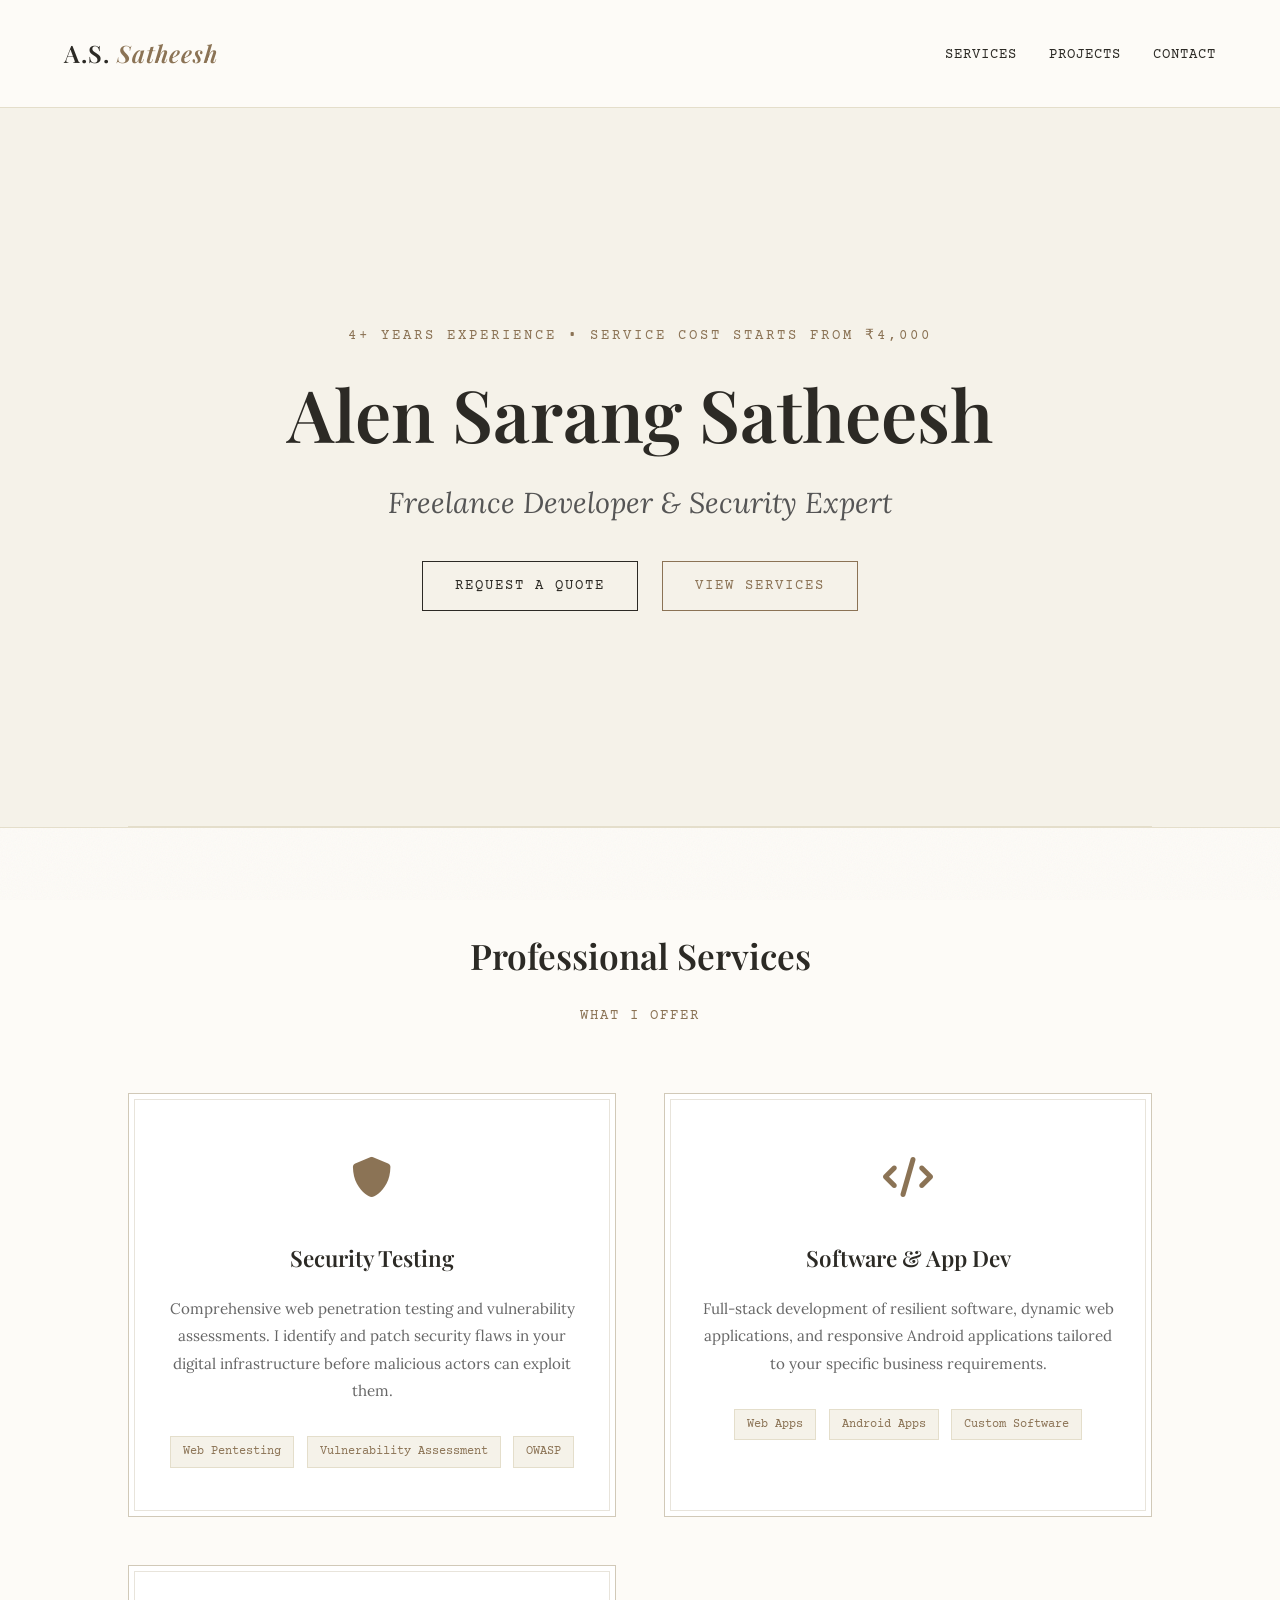
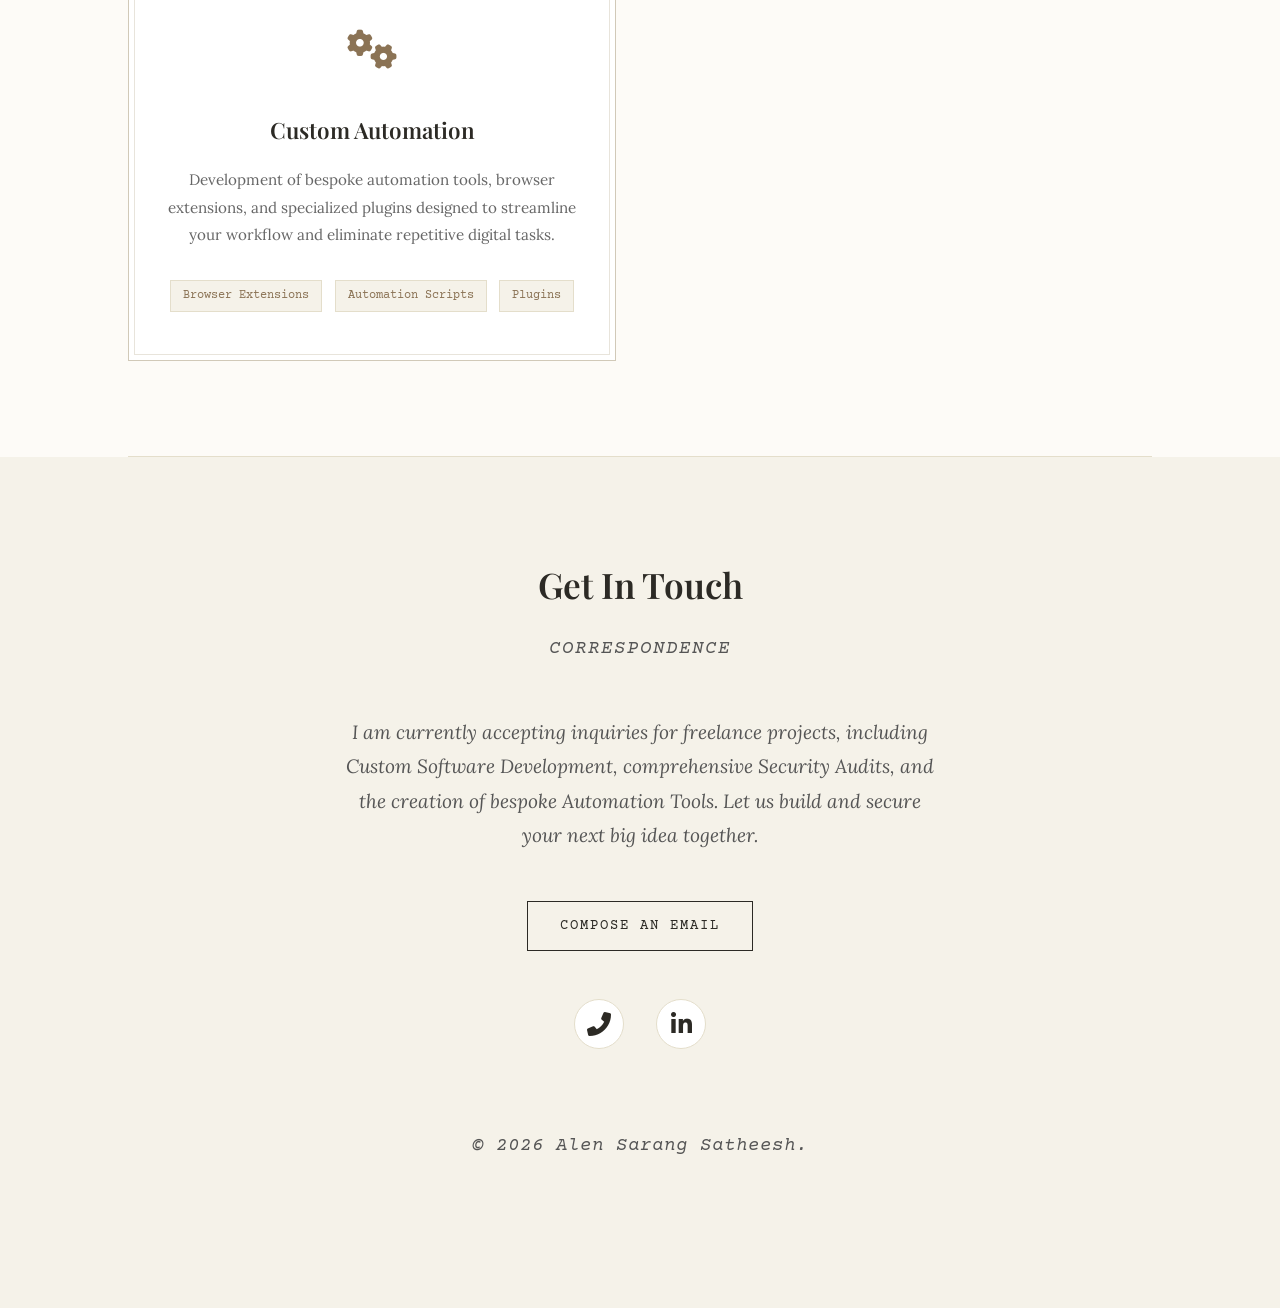
==== index.html @ 9ebe01ef "feat: replace github link with phone number" ====
<!DOCTYPE html>
<html lang="en">

<head>
    <meta charset="UTF-8">
    <meta name="viewport" content="width=device-width, initial-scale=1.0">
    <title>Alen Sarang Satheesh | Freelance Developer & Security Expert</title>
    <meta name="description"
        content="Freelance Developer & Security Researcher specializing in software development, vulnerability assessment, and custom automation tools.">
    <link rel="stylesheet" href="https://cdnjs.cloudflare.com/ajax/libs/font-awesome/6.0.0/css/all.min.css">
    <link rel="preconnect" href="https://fonts.googleapis.com">
    <link rel="preconnect" href="https://fonts.gstatic.com" crossorigin>
    <link
        href="https://fonts.googleapis.com/css2?family=Courier+Prime&family=Lora:ital,wght@0,400;0,500;0,600;1,400;1,500&family=Playfair+Display:ital,wght@0,400;0,600;0,700;1,400;1,600&display=swap"
        rel="stylesheet">

    <style>
        :root {
            --bg-color: #fdfbf7;
            --text-color: #2c2a25;
            --accent-color: #8b7355;
            /* Muted vintage brown/gold */
            --accent-hover: #614f38;
            --card-bg: #ffffff;
            --card-bg-alt: #f5f2e9;
            --border-color: #d1c9b8;
            --divider: #e4decb;
        }

        * {
            margin: 0;
            padding: 0;
            box-sizing: border-box;
        }

        html {
            scroll-behavior: smooth;
        }

        body {
            font-family: 'Lora', serif;
            background-color: var(--bg-color);
            color: var(--text-color);
            line-height: 1.8;
            background-image: url("data:image/svg+xml,%3Csvg width='100' height='100' viewBox='0 0 100 100' xmlns='http://www.w3.org/2000/svg'%3E%3Cfilter id='noise'%3E%3CfeTurbulence type='fractalNoise' baseFrequency='0.8' numOctaves='4' stitchTiles='stitch'/%3E%3C/filter%3E%3Crect width='100' height='100' filter='url(%23noise)' opacity='0.05'/%3E%3C/svg%3E");
            background-attachment: fixed;
        }

        h1,
        h2,
        h3,
        h4,
        .logo {
            font-family: 'Playfair Display', serif;
            font-weight: 600;
        }

        a {
            text-decoration: none;
            color: var(--accent-color);
            transition: color 0.3s ease;
        }

        a:hover {
            color: var(--accent-hover);
        }

        .btn {
            display: inline-block;
            padding: 12px 32px;
            background-color: transparent;
            color: var(--text-color);
            border: 1px solid var(--text-color);
            font-family: 'Courier Prime', monospace;
            text-transform: uppercase;
            font-size: 0.85rem;
            letter-spacing: 2px;
            cursor: pointer;
            transition: all 0.3s ease;
        }

        .btn:hover {
            background-color: var(--text-color);
            color: var(--bg-color);
        }

        .btn-secondary {
            border-color: var(--accent-color);
            color: var(--accent-color);
        }

        .btn-secondary:hover {
            background-color: var(--accent-color);
            color: #fff;
        }

        header {
            padding: 2rem 5%;
            display: flex;
            justify-content: space-between;
            align-items: center;
            border-bottom: 1px solid var(--divider);
            background-color: rgba(253, 251, 247, 0.95);
            position: sticky;
            top: 0;
            z-index: 1000;
        }

        .logo {
            font-size: 1.5rem;
            letter-spacing: 1px;
            color: var(--text-color);
        }

        .logo span {
            font-style: italic;
            color: var(--accent-color);
        }

        nav ul {
            display: flex;
            list-style: none;
            gap: 2rem;
        }

        nav ul li a {
            font-family: 'Courier Prime', monospace;
            font-size: 0.9rem;
            text-transform: uppercase;
            letter-spacing: 1px;
            color: var(--text-color);
            padding-bottom: 2px;
            border-bottom: 1px solid transparent;
        }

        nav ul li a:hover {
            border-bottom: 1px solid var(--accent-color);
            color: var(--accent-color);
        }

        section {
            padding: 6rem 10%;
            position: relative;
        }

        section:not(:last-of-type)::after {
            content: '';
            position: absolute;
            bottom: 0;
            left: 50%;
            transform: translateX(-50%);
            width: 80%;
            height: 1px;
            background-color: var(--divider);
        }

        .section-title {
            font-size: 2.2rem;
            text-align: center;
            margin-bottom: 1rem;
            color: var(--text-color);
        }

        .section-subtitle {
            text-align: center;
            font-family: 'Courier Prime', monospace;
            color: var(--accent-color);
            margin-bottom: 4rem;
            font-size: 0.9rem;
            letter-spacing: 2px;
            text-transform: uppercase;
        }

        /* Hero Section */
        .hero {
            min-height: 80vh;
            display: flex;
            flex-direction: column;
            justify-content: center;
            align-items: center;
            text-align: center;
            background-color: var(--card-bg-alt);
            border-bottom: 1px solid var(--divider);
        }

        .hero-tagline {
            font-family: 'Courier Prime', monospace;
            color: var(--accent-color);
            margin-bottom: 1.5rem;
            letter-spacing: 3px;
            text-transform: uppercase;
            font-size: 0.9rem;
        }

        .hero h1 {
            font-size: 4.5rem;
            margin-bottom: 1.5rem;
            line-height: 1.1;
        }

        .hero h2 {
            font-family: 'Lora', serif;
            font-style: italic;
            font-size: 1.8rem;
            font-weight: 400;
            color: #555;
            margin-bottom: 2rem;
            max-width: 800px;
        }

        .hero-description {
            max-width: 700px;
            font-size: 1.1rem;
            color: #555;
            margin-bottom: 3rem;
        }

        .hero-buttons {
            display: flex;
            gap: 1.5rem;
            justify-content: center;
        }

        /* Grid Layouts */
        .grid-container {
            display: grid;
            grid-template-columns: repeat(auto-fit, minmax(320px, 1fr));
            gap: 3rem;
        }

        /* Cards */
        .card {
            background-color: var(--card-bg);
            border: 1px solid var(--border-color);
            padding: 3rem 2rem;
            text-align: center;
            transition: transform 0.3s ease, box-shadow 0.3s ease;
            position: relative;
        }

        .card::before {
            content: '';
            position: absolute;
            top: 5px;
            left: 5px;
            right: 5px;
            bottom: 5px;
            border: 1px solid var(--border-color);
            pointer-events: none;
            opacity: 0.5;
        }

        .card:hover {
            transform: translateY(-5px);
            box-shadow: 0 10px 30px rgba(0, 0, 0, 0.05);
            border-color: var(--accent-color);
        }

        .card-icon {
            font-size: 2.5rem;
            color: var(--accent-color);
            margin-bottom: 1.5rem;
        }

        .card h3 {
            font-size: 1.4rem;
            margin-bottom: 1rem;
        }

        .card p {
            color: #666;
            font-size: 0.95rem;
            margin-bottom: 2rem;
        }

        .tags {
            display: flex;
            flex-wrap: wrap;
            gap: 0.8rem;
            justify-content: center;
        }

        .tags span {
            font-family: 'Courier Prime', monospace;
            font-size: 0.75rem;
            color: var(--accent-color);
            background-color: var(--card-bg-alt);
            padding: 4px 12px;
            border: 1px solid var(--divider);
        }

        .card-links {
            margin-top: 1.5rem;
            font-family: 'Courier Prime', monospace;
            font-size: 0.85rem;
        }

        .card-links a {
            border-bottom: 1px dashed var(--accent-color);
        }

        /* About Section */
        .about-content {
            display: flex;
            flex-wrap: wrap;
            gap: 4rem;
            align-items: flex-start;
        }

        .about-text {
            flex: 1;
            min-width: 300px;
        }

        .about-text p {
            margin-bottom: 1.5rem;
            font-size: 1.1rem;
            color: #444;
        }

        .about-text p:first-of-type::first-letter {
            font-size: 3.5rem;
            float: left;
            margin-right: 10px;
            line-height: 1;
            font-family: 'Playfair Display', serif;
            color: var(--accent-color);
        }

        .about-skills {
            flex: 1;
            min-width: 300px;
            background-color: var(--card-bg-alt);
            padding: 3rem;
            border: 1px solid var(--border-color);
        }

        .about-skills h3 {
            font-family: 'Courier Prime', monospace;
            font-size: 1rem;
            text-transform: uppercase;
            letter-spacing: 2px;
            margin-bottom: 1.5rem;
            color: var(--accent-color);
            text-align: center;
            border-bottom: 1px solid var(--border-color);
            padding-bottom: 1rem;
        }

        .skills-list {
            display: flex;
            flex-wrap: wrap;
            gap: 1rem;
            justify-content: center;
        }

        .skills-list span {
            font-size: 0.9rem;
            color: #555;
            padding: 6px 15px;
            border: 1px solid var(--border-color);
            background-color: var(--card-bg);
            transition: all 0.3s ease;
        }

        .skills-list span:hover {
            border-color: var(--accent-color);
            color: var(--accent-color);
        }

        /* Contact */
        .contact {
            text-align: center;
            background-color: var(--card-bg-alt);
        }

        .contact-content {
            max-width: 600px;
            margin: 0 auto;
        }

        .contact-content p {
            font-size: 1.2rem;
            color: #555;
            margin-bottom: 3rem;
            font-style: italic;
        }

        .social-links {
            margin-top: 3rem;
            display: flex;
            justify-content: center;
            gap: 2rem;
        }

        .social-links a {
            font-size: 1.5rem;
            color: var(--text-color);
            width: 50px;
            height: 50px;
            display: flex;
            align-items: center;
            justify-content: center;
            border: 1px solid var(--divider);
            border-radius: 50%;
            transition: all 0.3s ease;
            background-color: var(--card-bg);
        }

        .social-links a:hover {
            color: var(--bg-color);
            background-color: var(--accent-color);
            border-color: var(--accent-color);
        }

        footer {
            margin-top: 5rem;
            font-family: 'Courier Prime', monospace;
            font-size: 0.8rem;
            color: #888;
            letter-spacing: 1px;
        }

        @media (max-width: 768px) {
            .hero h1 {
                font-size: 3rem;
            }

            .hero h2 {
                font-size: 1.4rem;
            }

            nav ul {
                display: none;
            }

            .hero-buttons {
                flex-direction: column;
            }
        }
    </style>
</head>

<body>

    <header>
        <div class="logo">A.S. <span>Satheesh</span></div>
        <nav>
            <ul>
                <li><a href="#services">Services</a></li>
                <li><a href="projects.html">Projects</a></li>

                <li><a href="#contact">Contact</a></li>
            </ul>
        </nav>
    </header>

    <section class="hero">
        <p class="hero-tagline">4+ Years Experience &bull; Service Cost Starts From ₹4,000</p>
        <h1>Alen Sarang Satheesh</h1>
        <h2>Freelance Developer & Security Expert</h2>

        <div class="hero-buttons">
            <a href="#contact" class="btn">Request a Quote</a>
            <a href="#services" class="btn btn-secondary">View Services</a>
        </div>
    </section>

    <section id="services">
        <h2 class="section-title">Professional Services</h2>
        <p class="section-subtitle">What I Offer</p>

        <div class="grid-container">
            <div class="card">
                <div class="card-icon"><i class="fas fa-shield-alt"></i></div>
                <h3>Security Testing</h3>
                <p>
                    Comprehensive web penetration testing and vulnerability assessments.
                    I identify and patch security flaws in your digital infrastructure before malicious actors can
                    exploit them.
                </p>
                <div class="tags">
                    <span>Web Pentesting</span>
                    <span>Vulnerability Assessment</span>
                    <span>OWASP</span>
                </div>
            </div>

            <div class="card">
                <div class="card-icon"><i class="fas fa-code"></i></div>
                <h3>Software & App Dev</h3>
                <p>
                    Full-stack development of resilient software, dynamic web applications, and responsive Android
                    applications tailored to your specific business requirements.
                </p>
                <div class="tags">
                    <span>Web Apps</span>
                    <span>Android Apps</span>
                    <span>Custom Software</span>
                </div>
            </div>

            <div class="card">
                <div class="card-icon"><i class="fas fa-cogs"></i></div>
                <h3>Custom Automation</h3>
                <p>
                    Development of bespoke automation tools, browser extensions, and specialized plugins designed to
                    streamline your workflow and eliminate repetitive digital tasks.
                </p>
                <div class="tags">
                    <span>Browser Extensions</span>
                    <span>Automation Scripts</span>
                    <span>Plugins</span>
                </div>
            </div>
        </div>
    </section>





    <section id="contact" class="contact">
        <div class="contact-content">
            <h2 class="section-title">Get In Touch</h2>
            <p class="section-subtitle">Correspondence</p>

            <p>
                I am currently accepting inquiries for freelance projects, including Custom Software Development,
                comprehensive Security Audits, and the creation of bespoke Automation Tools. Let us build and secure
                your next big idea together.
            </p>

            <a href="mailto:alensarangsatheesh@gmail.com" class="btn">Compose an Email</a>

            <div class="social-links">
                <a href="tel:+918075896213" title="Phone: +91 8075896213"><i
                        class="fas fa-phone-alt"></i></a>
                <a href="https://linkedin.com/in/alen-sarang-satheesh" target="_blank" title="LinkedIn"><i
                        class="fab fa-linkedin-in"></i></a>
            </div>

            <footer>
                <p>&copy; 2026 Alen Sarang Satheesh.</p>
            </footer>
        </div>
    </section>

</body>

</html>
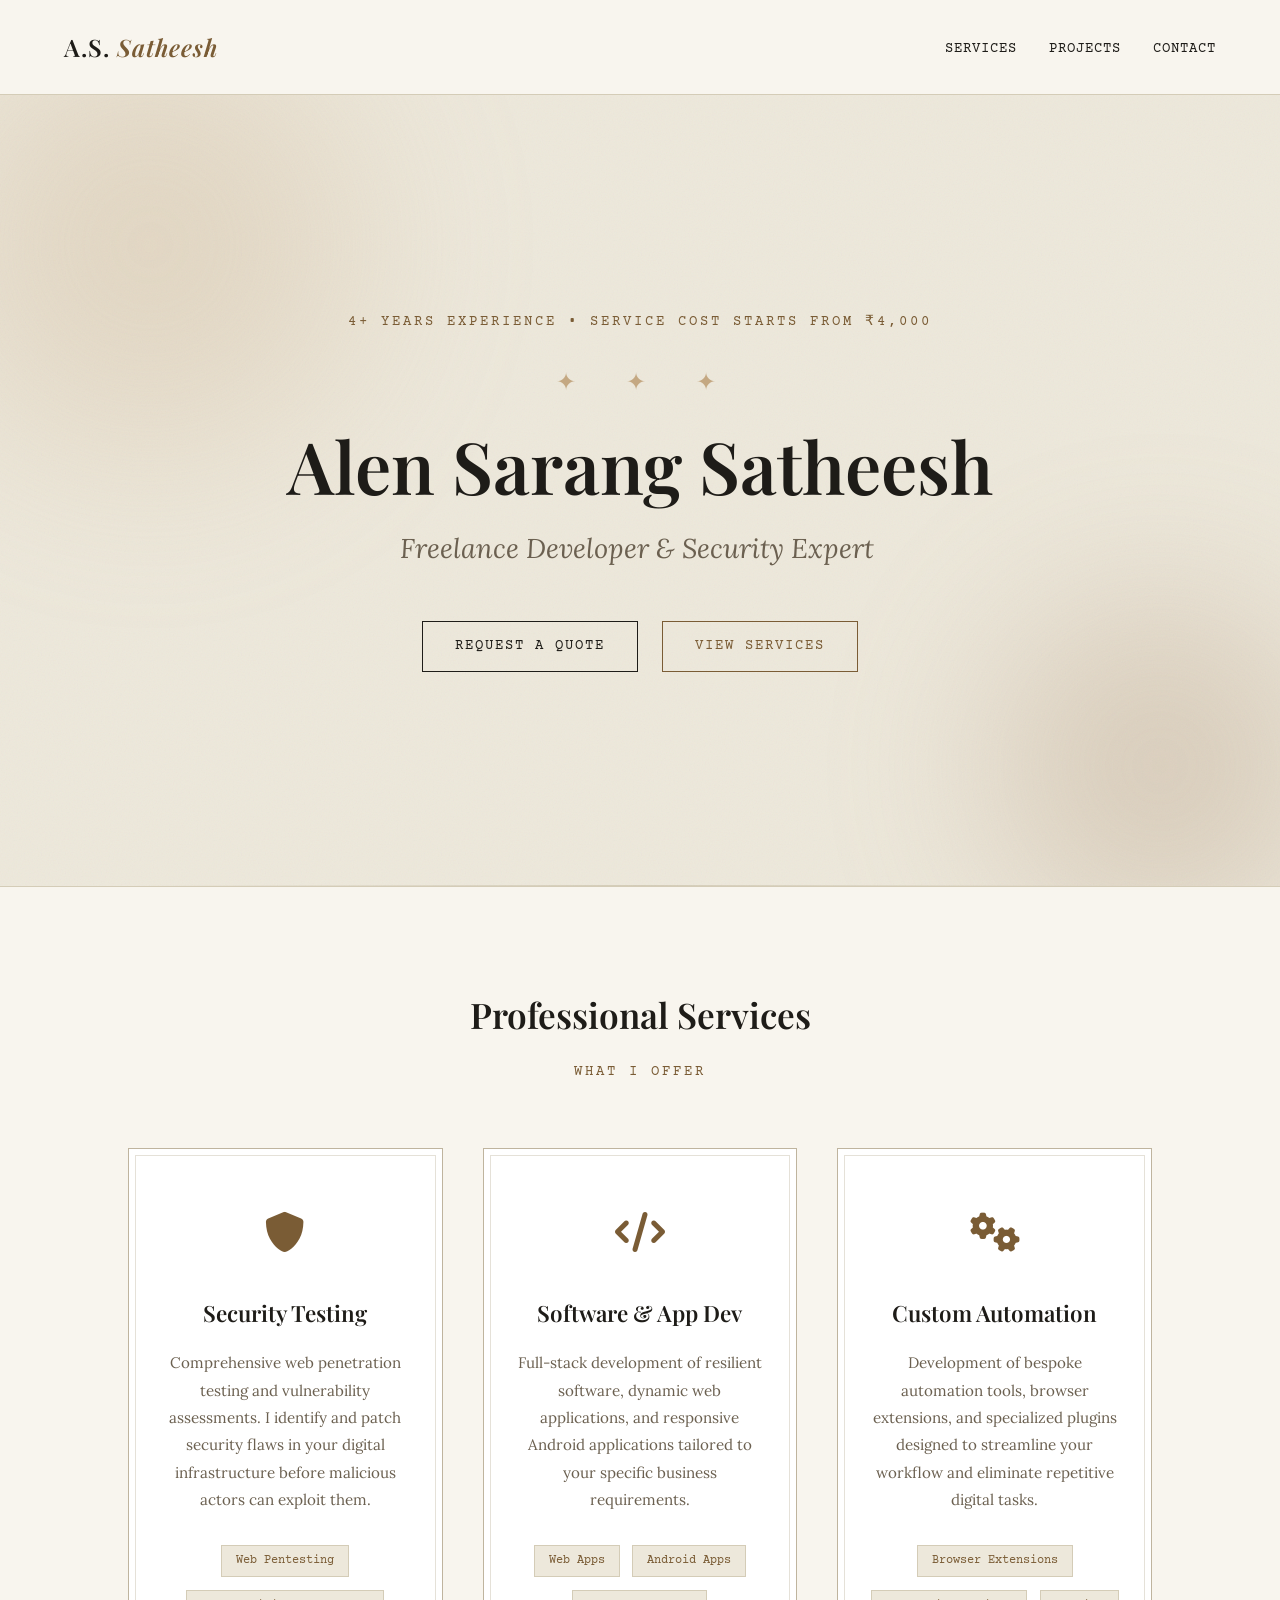
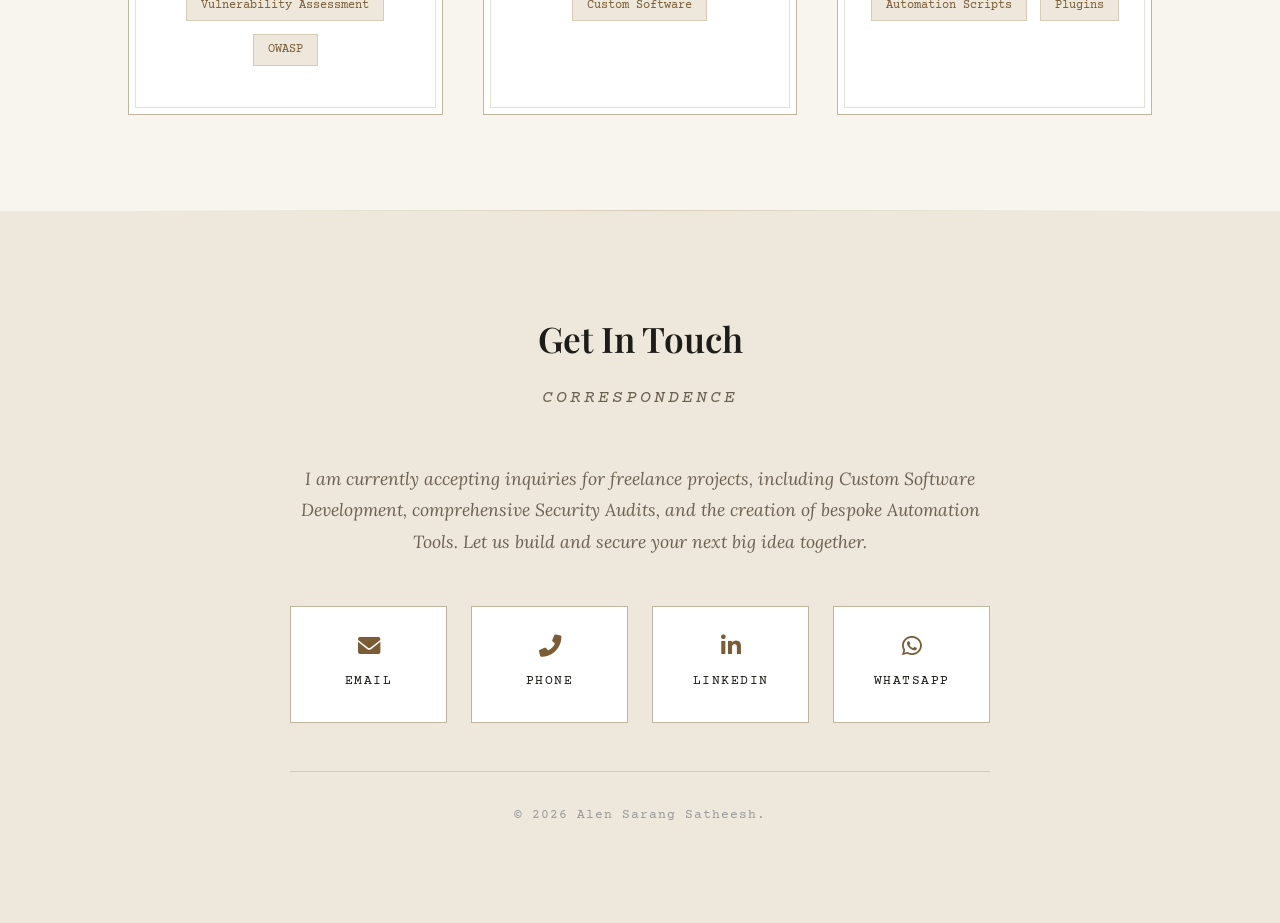
==== commit b7dffe10: "UI polish: scroll animations, mobile drawer nav, animated hero, improved contact grid, deeper contra" ====
--- a/index.html
+++ b/index.html
@@ -4,9 +4,9 @@
 <head>
     <meta charset="UTF-8">
     <meta name="viewport" content="width=device-width, initial-scale=1.0">
-    <title>Alen Sarang Satheesh | Freelance Developer & Security Expert</title>
+    <title>Alen Sarang Satheesh | Freelance Developer &amp; Security Expert</title>
     <meta name="description"
-        content="Freelance Developer & Security Researcher specializing in software development, vulnerability assessment, and custom automation tools.">
+        content="Freelance Developer &amp; Security Researcher specializing in software development, vulnerability assessment, and custom automation tools.">
     <link rel="stylesheet" href="https://cdnjs.cloudflare.com/ajax/libs/font-awesome/6.0.0/css/all.min.css">
     <link rel="preconnect" href="https://fonts.googleapis.com">
     <link rel="preconnect" href="https://fonts.gstatic.com" crossorigin>
@@ -16,15 +16,16 @@
 
     <style>
         :root {
-            --bg-color: #fdfbf7;
-            --text-color: #2c2a25;
-            --accent-color: #8b7355;
-            /* Muted vintage brown/gold */
-            --accent-hover: #614f38;
+            --bg-color: #f8f5ee;
+            --text-color: #1e1c18;
+            --accent-color: #7a5c35;
+            --accent-hover: #4e3620;
+            --accent-light: #c4a882;
             --card-bg: #ffffff;
-            --card-bg-alt: #f5f2e9;
-            --border-color: #d1c9b8;
-            --divider: #e4decb;
+            --card-bg-alt: #ede8db;
+            --border-color: #bfb49e;
+            --divider: #d4ccb7;
+            --shadow: rgba(30, 20, 10, 0.08);
         }
 
         * {
@@ -42,15 +43,10 @@
             background-color: var(--bg-color);
             color: var(--text-color);
             line-height: 1.8;
-            background-image: url("data:image/svg+xml,%3Csvg width='100' height='100' viewBox='0 0 100 100' xmlns='http://www.w3.org/2000/svg'%3E%3Cfilter id='noise'%3E%3CfeTurbulence type='fractalNoise' baseFrequency='0.8' numOctaves='4' stitchTiles='stitch'/%3E%3C/filter%3E%3Crect width='100' height='100' filter='url(%23noise)' opacity='0.05'/%3E%3C/svg%3E");
-            background-attachment: fixed;
-        }
-
-        h1,
-        h2,
-        h3,
-        h4,
-        .logo {
+            overflow-x: hidden;
+        }
+
+        h1, h2, h3, h4, .logo {
             font-family: 'Playfair Display', serif;
             font-weight: 600;
         }
@@ -65,12 +61,13 @@
             color: var(--accent-hover);
         }
 
+        /* ── Buttons ── */
         .btn {
             display: inline-block;
             padding: 12px 32px;
             background-color: transparent;
             color: var(--text-color);
-            border: 1px solid var(--text-color);
+            border: 1.5px solid var(--text-color);
             font-family: 'Courier Prime', monospace;
             text-transform: uppercase;
             font-size: 0.85rem;
@@ -94,16 +91,18 @@
             color: #fff;
         }
 
+        /* ── Header ── */
         header {
-            padding: 2rem 5%;
+            padding: 1.6rem 5%;
             display: flex;
             justify-content: space-between;
             align-items: center;
             border-bottom: 1px solid var(--divider);
-            background-color: rgba(253, 251, 247, 0.95);
+            background-color: rgba(248, 245, 238, 0.97);
             position: sticky;
             top: 0;
             z-index: 1000;
+            backdrop-filter: blur(8px);
         }
 
         .logo {
@@ -130,14 +129,99 @@
             letter-spacing: 1px;
             color: var(--text-color);
             padding-bottom: 2px;
-            border-bottom: 1px solid transparent;
+            border-bottom: 1.5px solid transparent;
+            transition: all 0.3s ease;
         }
 
         nav ul li a:hover {
-            border-bottom: 1px solid var(--accent-color);
-            color: var(--accent-color);
-        }
-
+            border-bottom-color: var(--accent-color);
+            color: var(--accent-color);
+        }
+
+        /* ── Hamburger ── */
+        .hamburger {
+            display: none;
+            flex-direction: column;
+            gap: 5px;
+            cursor: pointer;
+            padding: 4px;
+            z-index: 1100;
+        }
+
+        .hamburger span {
+            display: block;
+            width: 26px;
+            height: 2px;
+            background-color: var(--text-color);
+            transition: all 0.35s ease;
+            transform-origin: center;
+        }
+
+        .hamburger.open span:nth-child(1) {
+            transform: translateY(7px) rotate(45deg);
+        }
+
+        .hamburger.open span:nth-child(2) {
+            opacity: 0;
+            transform: scaleX(0);
+        }
+
+        .hamburger.open span:nth-child(3) {
+            transform: translateY(-7px) rotate(-45deg);
+        }
+
+        /* ── Mobile Drawer ── */
+        .mobile-drawer {
+            position: fixed;
+            top: 0;
+            right: -100%;
+            width: min(320px, 85vw);
+            height: 100vh;
+            background-color: var(--card-bg-alt);
+            border-left: 1px solid var(--border-color);
+            z-index: 1050;
+            transition: right 0.4s cubic-bezier(0.4, 0, 0.2, 1);
+            display: flex;
+            flex-direction: column;
+            padding: 6rem 2.5rem 3rem;
+            gap: 2rem;
+            box-shadow: -8px 0 40px rgba(0,0,0,0.12);
+        }
+
+        .mobile-drawer.open {
+            right: 0;
+        }
+
+        .mobile-drawer a {
+            font-family: 'Playfair Display', serif;
+            font-size: 1.6rem;
+            color: var(--text-color);
+            border-bottom: 1px solid var(--divider);
+            padding-bottom: 1rem;
+            transition: color 0.3s ease, padding-left 0.3s ease;
+        }
+
+        .mobile-drawer a:hover {
+            color: var(--accent-color);
+            padding-left: 0.5rem;
+        }
+
+        .drawer-overlay {
+            position: fixed;
+            inset: 0;
+            background: rgba(30, 20, 10, 0.4);
+            z-index: 1040;
+            opacity: 0;
+            pointer-events: none;
+            transition: opacity 0.4s ease;
+        }
+
+        .drawer-overlay.open {
+            opacity: 1;
+            pointer-events: all;
+        }
+
+        /* ── Sections ── */
         section {
             padding: 6rem 10%;
             position: relative;
@@ -151,13 +235,13 @@
             transform: translateX(-50%);
             width: 80%;
             height: 1px;
-            background-color: var(--divider);
+            background: linear-gradient(to right, transparent, var(--divider), transparent);
         }
 
         .section-title {
             font-size: 2.2rem;
             text-align: center;
-            margin-bottom: 1rem;
+            margin-bottom: 0.8rem;
             color: var(--text-color);
         }
 
@@ -166,21 +250,79 @@
             font-family: 'Courier Prime', monospace;
             color: var(--accent-color);
             margin-bottom: 4rem;
-            font-size: 0.9rem;
-            letter-spacing: 2px;
+            font-size: 0.85rem;
+            letter-spacing: 3px;
             text-transform: uppercase;
         }
 
-        /* Hero Section */
+        /* ── Hero ── */
         .hero {
-            min-height: 80vh;
+            min-height: 88vh;
             display: flex;
             flex-direction: column;
             justify-content: center;
             align-items: center;
             text-align: center;
+            position: relative;
+            overflow: hidden;
+            border-bottom: 1px solid var(--divider);
+        }
+
+        /* Animated gradient orbs */
+        .hero-bg {
+            position: absolute;
+            inset: 0;
             background-color: var(--card-bg-alt);
-            border-bottom: 1px solid var(--divider);
+            z-index: 0;
+        }
+
+        .hero-bg::before,
+        .hero-bg::after {
+            content: '';
+            position: absolute;
+            border-radius: 50%;
+            filter: blur(80px);
+            opacity: 0.35;
+            animation: floatOrb 14s ease-in-out infinite alternate;
+        }
+
+        .hero-bg::before {
+            width: 500px;
+            height: 500px;
+            background: radial-gradient(circle, #c4a882, transparent);
+            top: -100px;
+            left: -100px;
+            animation-duration: 16s;
+        }
+
+        .hero-bg::after {
+            width: 400px;
+            height: 400px;
+            background: radial-gradient(circle, #a08060, transparent);
+            bottom: -80px;
+            right: -80px;
+            animation-duration: 12s;
+            animation-direction: alternate-reverse;
+        }
+
+        @keyframes floatOrb {
+            0%   { transform: translate(0, 0) scale(1); }
+            50%  { transform: translate(40px, 30px) scale(1.08); }
+            100% { transform: translate(-20px, 50px) scale(0.95); }
+        }
+
+        /* Noise grain overlay */
+        .hero-grain {
+            position: absolute;
+            inset: 0;
+            z-index: 1;
+            background-image: url("data:image/svg+xml,%3Csvg width='200' height='200' viewBox='0 0 200 200' xmlns='http://www.w3.org/2000/svg'%3E%3Cfilter id='noise'%3E%3CfeTurbulence type='fractalNoise' baseFrequency='0.75' numOctaves='4' stitchTiles='stitch'/%3E%3C/filter%3E%3Crect width='200' height='200' filter='url(%23noise)' opacity='0.06'/%3E%3C/svg%3E");
+            pointer-events: none;
+        }
+
+        .hero-content {
+            position: relative;
+            z-index: 2;
         }
 
         .hero-tagline {
@@ -189,30 +331,32 @@
             margin-bottom: 1.5rem;
             letter-spacing: 3px;
             text-transform: uppercase;
-            font-size: 0.9rem;
+            font-size: 0.85rem;
         }
 
         .hero h1 {
             font-size: 4.5rem;
-            margin-bottom: 1.5rem;
+            margin-bottom: 1.2rem;
             line-height: 1.1;
+            color: var(--text-color);
         }
 
         .hero h2 {
             font-family: 'Lora', serif;
             font-style: italic;
-            font-size: 1.8rem;
+            font-size: 1.7rem;
             font-weight: 400;
-            color: #555;
-            margin-bottom: 2rem;
-            max-width: 800px;
-        }
-
-        .hero-description {
+            color: #6b6050;
+            margin-bottom: 3rem;
             max-width: 700px;
-            font-size: 1.1rem;
-            color: #555;
-            margin-bottom: 3rem;
+        }
+
+        .hero-ornament {
+            font-family: 'Playfair Display', serif;
+            font-size: 1.5rem;
+            color: var(--accent-light);
+            margin-bottom: 1.5rem;
+            letter-spacing: 8px;
         }
 
         .hero-buttons {
@@ -221,45 +365,56 @@
             justify-content: center;
         }
 
-        /* Grid Layouts */
+        /* ── Grid ── */
         .grid-container {
             display: grid;
-            grid-template-columns: repeat(auto-fit, minmax(320px, 1fr));
-            gap: 3rem;
-        }
-
-        /* Cards */
+            grid-template-columns: repeat(auto-fit, minmax(300px, 1fr));
+            gap: 2.5rem;
+        }
+
+        /* ── Cards ── */
         .card {
             background-color: var(--card-bg);
             border: 1px solid var(--border-color);
             padding: 3rem 2rem;
             text-align: center;
-            transition: transform 0.3s ease, box-shadow 0.3s ease;
+            transition: transform 0.35s ease, box-shadow 0.35s ease, border-color 0.35s ease;
             position: relative;
         }
 
         .card::before {
             content: '';
             position: absolute;
-            top: 5px;
-            left: 5px;
-            right: 5px;
-            bottom: 5px;
+            top: 6px;
+            left: 6px;
+            right: 6px;
+            bottom: 6px;
             border: 1px solid var(--border-color);
             pointer-events: none;
-            opacity: 0.5;
+            opacity: 0.4;
+            transition: opacity 0.35s ease;
         }
 
         .card:hover {
-            transform: translateY(-5px);
-            box-shadow: 0 10px 30px rgba(0, 0, 0, 0.05);
+            transform: translateY(-6px);
+            box-shadow: 0 16px 40px var(--shadow);
             border-color: var(--accent-color);
+        }
+
+        .card:hover::before {
+            opacity: 0.7;
+            border-color: var(--accent-light);
         }
 
         .card-icon {
             font-size: 2.5rem;
             color: var(--accent-color);
             margin-bottom: 1.5rem;
+            transition: transform 0.3s ease;
+        }
+
+        .card:hover .card-icon {
+            transform: scale(1.1);
         }
 
         .card h3 {
@@ -268,7 +423,7 @@
         }
 
         .card p {
-            color: #666;
+            color: #6b6050;
             font-size: 0.95rem;
             margin-bottom: 2rem;
         }
@@ -285,193 +440,179 @@
             font-size: 0.75rem;
             color: var(--accent-color);
             background-color: var(--card-bg-alt);
-            padding: 4px 12px;
+            padding: 4px 14px;
             border: 1px solid var(--divider);
-        }
-
-        .card-links {
-            margin-top: 1.5rem;
-            font-family: 'Courier Prime', monospace;
-            font-size: 0.85rem;
-        }
-
-        .card-links a {
-            border-bottom: 1px dashed var(--accent-color);
-        }
-
-        /* About Section */
-        .about-content {
-            display: flex;
-            flex-wrap: wrap;
-            gap: 4rem;
-            align-items: flex-start;
-        }
-
-        .about-text {
-            flex: 1;
-            min-width: 300px;
-        }
-
-        .about-text p {
-            margin-bottom: 1.5rem;
-            font-size: 1.1rem;
-            color: #444;
-        }
-
-        .about-text p:first-of-type::first-letter {
-            font-size: 3.5rem;
-            float: left;
-            margin-right: 10px;
-            line-height: 1;
-            font-family: 'Playfair Display', serif;
-            color: var(--accent-color);
-        }
-
-        .about-skills {
-            flex: 1;
-            min-width: 300px;
-            background-color: var(--card-bg-alt);
-            padding: 3rem;
-            border: 1px solid var(--border-color);
-        }
-
-        .about-skills h3 {
-            font-family: 'Courier Prime', monospace;
-            font-size: 1rem;
-            text-transform: uppercase;
-            letter-spacing: 2px;
-            margin-bottom: 1.5rem;
-            color: var(--accent-color);
-            text-align: center;
-            border-bottom: 1px solid var(--border-color);
-            padding-bottom: 1rem;
-        }
-
-        .skills-list {
-            display: flex;
-            flex-wrap: wrap;
-            gap: 1rem;
-            justify-content: center;
-        }
-
-        .skills-list span {
-            font-size: 0.9rem;
-            color: #555;
-            padding: 6px 15px;
-            border: 1px solid var(--border-color);
-            background-color: var(--card-bg);
             transition: all 0.3s ease;
         }
 
-        .skills-list span:hover {
+        .tags span:hover {
+            background-color: var(--accent-color);
+            color: #fff;
             border-color: var(--accent-color);
-            color: var(--accent-color);
-        }
-
-        /* Contact */
+        }
+
+        /* ── Contact ── */
         .contact {
             text-align: center;
             background-color: var(--card-bg-alt);
         }
 
         .contact-content {
-            max-width: 600px;
+            max-width: 700px;
             margin: 0 auto;
         }
 
-        .contact-content p {
-            font-size: 1.2rem;
-            color: #555;
+        .contact-content > p {
+            font-size: 1.1rem;
+            color: #6b6050;
             margin-bottom: 3rem;
             font-style: italic;
         }
 
-        .social-links {
-            margin-top: 3rem;
+        .contact-grid {
+            display: grid;
+            grid-template-columns: repeat(auto-fit, minmax(140px, 1fr));
+            gap: 1.5rem;
+            margin-bottom: 3rem;
+        }
+
+        .contact-item {
             display: flex;
-            justify-content: center;
-            gap: 2rem;
-        }
-
-        .social-links a {
-            font-size: 1.5rem;
+            flex-direction: column;
+            align-items: center;
+            gap: 0.75rem;
+            padding: 1.8rem 1rem;
+            background-color: var(--card-bg);
+            border: 1px solid var(--border-color);
             color: var(--text-color);
-            width: 50px;
-            height: 50px;
-            display: flex;
-            align-items: center;
-            justify-content: center;
-            border: 1px solid var(--divider);
-            border-radius: 50%;
-            transition: all 0.3s ease;
-            background-color: var(--card-bg);
-        }
-
-        .social-links a:hover {
-            color: var(--bg-color);
+            transition: all 0.35s ease;
+            position: relative;
+            overflow: hidden;
+        }
+
+        .contact-item::after {
+            content: '';
+            position: absolute;
+            bottom: 0;
+            left: 0;
+            width: 100%;
+            height: 2px;
             background-color: var(--accent-color);
+            transform: scaleX(0);
+            transition: transform 0.35s ease;
+        }
+
+        .contact-item:hover {
+            transform: translateY(-4px);
+            box-shadow: 0 10px 30px var(--shadow);
             border-color: var(--accent-color);
-        }
-
-        footer {
-            margin-top: 5rem;
+            color: var(--accent-color);
+        }
+
+        .contact-item:hover::after {
+            transform: scaleX(1);
+        }
+
+        .contact-item i {
+            font-size: 1.4rem;
+            color: var(--accent-color);
+        }
+
+        .contact-item span {
             font-family: 'Courier Prime', monospace;
             font-size: 0.8rem;
-            color: #888;
+            text-transform: uppercase;
+            letter-spacing: 1.5px;
+        }
+
+        /* ── Footer ── */
+        footer {
+            font-family: 'Courier Prime', monospace;
+            font-size: 0.8rem;
+            color: #999;
             letter-spacing: 1px;
-        }
-
+            padding-top: 2rem;
+            border-top: 1px solid var(--divider);
+        }
+
+        /* ── Scroll Animations ── */
+        .fade-up {
+            opacity: 0;
+            transform: translateY(30px);
+            transition: opacity 0.7s ease, transform 0.7s ease;
+        }
+
+        .fade-up.visible {
+            opacity: 1;
+            transform: translateY(0);
+        }
+
+        .fade-up-delay-1 { transition-delay: 0.1s; }
+        .fade-up-delay-2 { transition-delay: 0.2s; }
+        .fade-up-delay-3 { transition-delay: 0.3s; }
+
+        /* ── Responsive ── */
         @media (max-width: 768px) {
-            .hero h1 {
-                font-size: 3rem;
-            }
-
-            .hero h2 {
-                font-size: 1.4rem;
-            }
-
-            nav ul {
-                display: none;
-            }
-
-            .hero-buttons {
-                flex-direction: column;
-            }
+            .hero h1 { font-size: 2.8rem; }
+            .hero h2 { font-size: 1.3rem; }
+            .hero-buttons { flex-direction: column; align-items: center; }
+            nav ul { display: none; }
+            .hamburger { display: flex; }
+            section { padding: 4rem 6%; }
+            .contact-grid { grid-template-columns: repeat(2, 1fr); }
         }
     </style>
 </head>
 
 <body>
 
+    <!-- Mobile Drawer Overlay -->
+    <div class="drawer-overlay" id="drawerOverlay"></div>
+
+    <!-- Mobile Drawer -->
+    <nav class="mobile-drawer" id="mobileDrawer" aria-label="Mobile navigation">
+        <a href="#services" class="drawer-link">Services</a>
+        <a href="projects.html" class="drawer-link">Projects</a>
+        <a href="#contact" class="drawer-link">Contact</a>
+    </nav>
+
     <header>
         <div class="logo">A.S. <span>Satheesh</span></div>
-        <nav>
+        <nav aria-label="Desktop navigation">
             <ul>
                 <li><a href="#services">Services</a></li>
                 <li><a href="projects.html">Projects</a></li>
-
                 <li><a href="#contact">Contact</a></li>
             </ul>
         </nav>
+        <button class="hamburger" id="hamburger" aria-label="Toggle menu" aria-expanded="false">
+            <span></span>
+            <span></span>
+            <span></span>
+        </button>
     </header>
 
     <section class="hero">
-        <p class="hero-tagline">4+ Years Experience &bull; Service Cost Starts From ₹4,000</p>
-        <h1>Alen Sarang Satheesh</h1>
-        <h2>Freelance Developer & Security Expert</h2>
-
-        <div class="hero-buttons">
-            <a href="#contact" class="btn">Request a Quote</a>
-            <a href="#services" class="btn btn-secondary">View Services</a>
+        <div class="hero-bg"></div>
+        <div class="hero-grain"></div>
+        <div class="hero-content">
+            <p class="hero-tagline">4+ Years Experience &bull; Service Cost Starts From ₹4,000</p>
+            <div class="hero-ornament">&#10022; &nbsp; &#10022; &nbsp; &#10022;</div>
+            <h1>Alen Sarang Satheesh</h1>
+            <h2>Freelance Developer &amp; Security Expert</h2>
+            <div class="hero-buttons">
+                <a href="#contact" class="btn">Request a Quote</a>
+                <a href="#services" class="btn btn-secondary">View Services</a>
+            </div>
         </div>
     </section>
 
     <section id="services">
-        <h2 class="section-title">Professional Services</h2>
-        <p class="section-subtitle">What I Offer</p>
+        <h2 class="section-title fade-up">Professional Services</h2>
+        <p class="section-subtitle fade-up fade-up-delay-1">What I Offer</p>
 
         <div class="grid-container">
-            <div class="card">
+            <div class="card fade-up fade-up-delay-1">
                 <div class="card-icon"><i class="fas fa-shield-alt"></i></div>
                 <h3>Security Testing</h3>
                 <p>
@@ -486,9 +627,9 @@
                 </div>
             </div>
 
-            <div class="card">
+            <div class="card fade-up fade-up-delay-2">
                 <div class="card-icon"><i class="fas fa-code"></i></div>
-                <h3>Software & App Dev</h3>
+                <h3>Software &amp; App Dev</h3>
                 <p>
                     Full-stack development of resilient software, dynamic web applications, and responsive Android
                     applications tailored to your specific business requirements.
@@ -500,7 +641,7 @@
                 </div>
             </div>
 
-            <div class="card">
+            <div class="card fade-up fade-up-delay-3">
                 <div class="card-icon"><i class="fas fa-cogs"></i></div>
                 <h3>Custom Automation</h3>
                 <p>
@@ -516,28 +657,34 @@
         </div>
     </section>
 
-
-
-
-
     <section id="contact" class="contact">
         <div class="contact-content">
-            <h2 class="section-title">Get In Touch</h2>
-            <p class="section-subtitle">Correspondence</p>
-
-            <p>
+            <h2 class="section-title fade-up">Get In Touch</h2>
+            <p class="section-subtitle fade-up fade-up-delay-1">Correspondence</p>
+
+            <p class="fade-up fade-up-delay-1">
                 I am currently accepting inquiries for freelance projects, including Custom Software Development,
                 comprehensive Security Audits, and the creation of bespoke Automation Tools. Let us build and secure
                 your next big idea together.
             </p>
 
-            <a href="mailto:alensarangsatheesh@gmail.com" class="btn">Compose an Email</a>
-
-            <div class="social-links">
-                <a href="tel:+918075896213" title="Phone: +91 8075896213"><i
-                        class="fas fa-phone-alt"></i></a>
-                <a href="https://linkedin.com/in/alen-sarang-satheesh" target="_blank" title="LinkedIn"><i
-                        class="fab fa-linkedin-in"></i></a>
+            <div class="contact-grid fade-up fade-up-delay-2">
+                <a href="mailto:alensarangsatheesh@gmail.com" class="contact-item" id="contact-email" title="Email">
+                    <i class="fas fa-envelope"></i>
+                    <span>Email</span>
+                </a>
+                <a href="tel:+918075896213" class="contact-item" id="contact-phone" title="Phone">
+                    <i class="fas fa-phone-alt"></i>
+                    <span>Phone</span>
+                </a>
+                <a href="https://linkedin.com/in/alen-sarang-satheesh" target="_blank" rel="noopener" class="contact-item" id="contact-linkedin" title="LinkedIn">
+                    <i class="fab fa-linkedin-in"></i>
+                    <span>LinkedIn</span>
+                </a>
+                <a href="https://wa.me/918075896213" target="_blank" rel="noopener" class="contact-item" id="contact-whatsapp" title="WhatsApp">
+                    <i class="fab fa-whatsapp"></i>
+                    <span>WhatsApp</span>
+                </a>
             </div>
 
             <footer>
@@ -546,6 +693,50 @@
         </div>
     </section>
 
+    <script>
+        // ── Hamburger / Drawer ──
+        const hamburger = document.getElementById('hamburger');
+        const mobileDrawer = document.getElementById('mobileDrawer');
+        const drawerOverlay = document.getElementById('drawerOverlay');
+
+        function openDrawer() {
+            mobileDrawer.classList.add('open');
+            drawerOverlay.classList.add('open');
+            hamburger.classList.add('open');
+            hamburger.setAttribute('aria-expanded', 'true');
+            document.body.style.overflow = 'hidden';
+        }
+
+        function closeDrawer() {
+            mobileDrawer.classList.remove('open');
+            drawerOverlay.classList.remove('open');
+            hamburger.classList.remove('open');
+            hamburger.setAttribute('aria-expanded', 'false');
+            document.body.style.overflow = '';
+        }
+
+        hamburger.addEventListener('click', () => {
+            mobileDrawer.classList.contains('open') ? closeDrawer() : openDrawer();
+        });
+
+        drawerOverlay.addEventListener('click', closeDrawer);
+
+        document.querySelectorAll('.drawer-link').forEach(link => {
+            link.addEventListener('click', closeDrawer);
+        });
+
+        // ── Scroll Animations ──
+        const observer = new IntersectionObserver((entries) => {
+            entries.forEach(entry => {
+                if (entry.isIntersecting) {
+                    entry.target.classList.add('visible');
+                }
+            });
+        }, { threshold: 0.12 });
+
+        document.querySelectorAll('.fade-up').forEach(el => observer.observe(el));
+    </script>
+
 </body>
 
 </html>
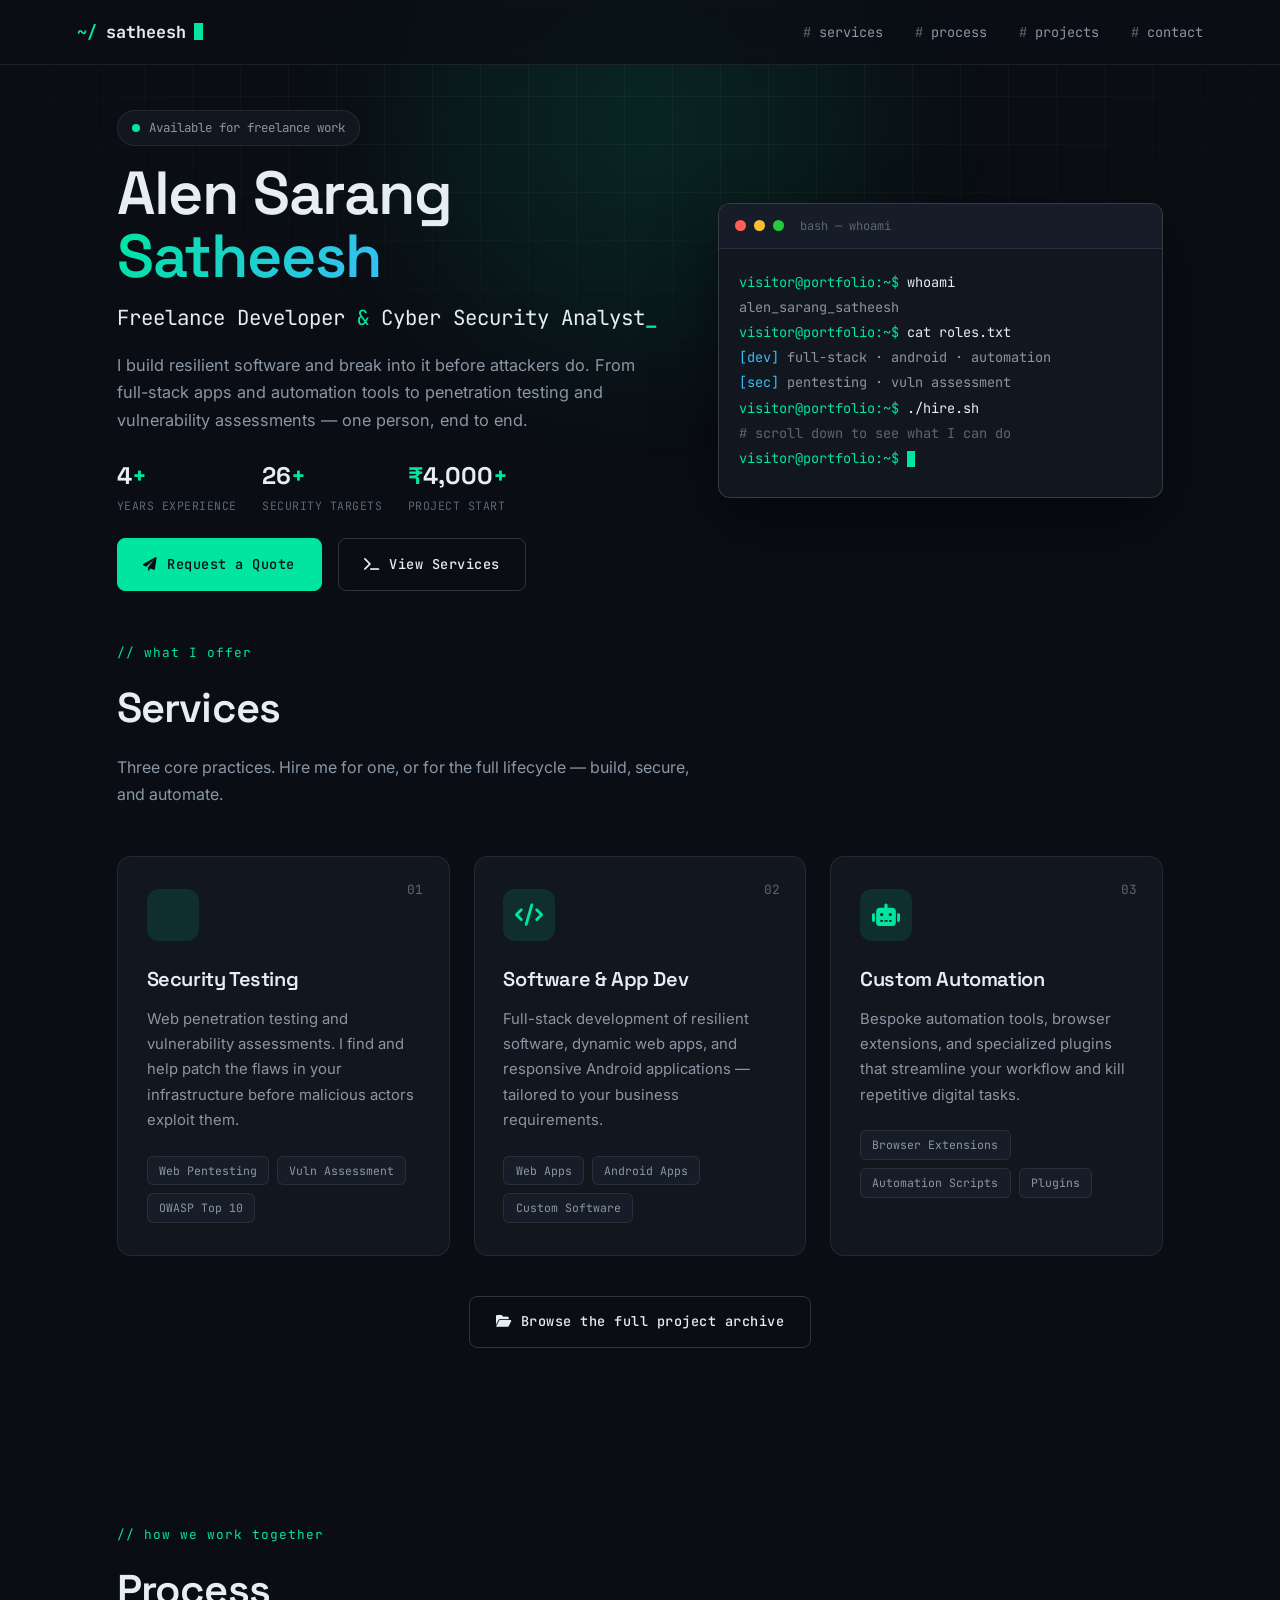
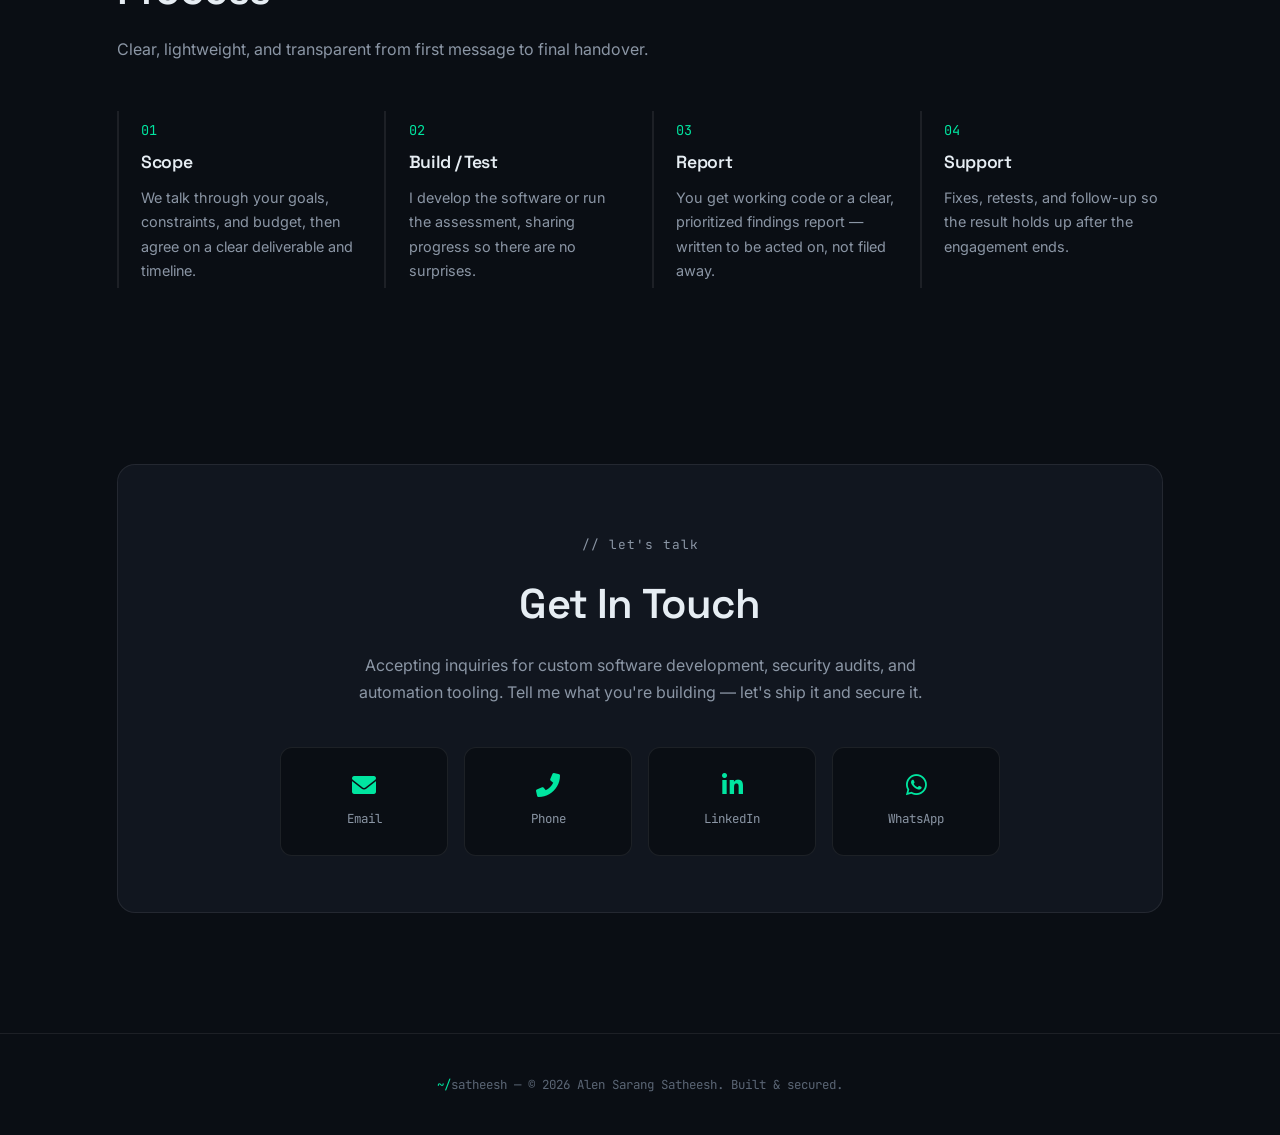
==== commit dec5f9bf: "Update portfolio" ====
--- a/index.html
+++ b/index.html
@@ -4,28 +4,35 @@
 <head>
     <meta charset="UTF-8">
     <meta name="viewport" content="width=device-width, initial-scale=1.0">
-    <title>Alen Sarang Satheesh | Freelance Developer &amp; Security Expert</title>
+    <title>Alen Sarang Satheesh | Freelance Developer &amp; Cyber Security Analyst</title>
     <meta name="description"
-        content="Freelance Developer &amp; Security Researcher specializing in software development, vulnerability assessment, and custom automation tools.">
+        content="Freelance Developer &amp; Cyber Security Analyst. Penetration testing, vulnerability assessment, full-stack software, and custom automation tools.">
+    <meta name="theme-color" content="#0a0e14">
     <link rel="stylesheet" href="https://cdnjs.cloudflare.com/ajax/libs/font-awesome/6.0.0/css/all.min.css">
     <link rel="preconnect" href="https://fonts.googleapis.com">
     <link rel="preconnect" href="https://fonts.gstatic.com" crossorigin>
     <link
-        href="https://fonts.googleapis.com/css2?family=Courier+Prime&family=Lora:ital,wght@0,400;0,500;0,600;1,400;1,500&family=Playfair+Display:ital,wght@0,400;0,600;0,700;1,400;1,600&display=swap"
+        href="https://fonts.googleapis.com/css2?family=JetBrains+Mono:wght@400;500;700&family=Space+Grotesk:wght@400;500;600;700&family=Inter:wght@400;500;600&display=swap"
         rel="stylesheet">
 
     <style>
         :root {
-            --bg-color: #f8f5ee;
-            --text-color: #1e1c18;
-            --accent-color: #7a5c35;
-            --accent-hover: #4e3620;
-            --accent-light: #c4a882;
-            --card-bg: #ffffff;
-            --card-bg-alt: #ede8db;
-            --border-color: #bfb49e;
-            --divider: #d4ccb7;
-            --shadow: rgba(30, 20, 10, 0.08);
+            --bg: #0a0e14;
+            --bg-elev: #11161f;
+            --bg-elev-2: #161d28;
+            --text: #e6edf3;
+            --text-dim: #8b96a5;
+            --text-faint: #5b6675;
+            --accent: #00e5a0;
+            --accent-2: #38bdf8;
+            --accent-dim: rgba(0, 229, 160, 0.12);
+            --border: rgba(255, 255, 255, 0.08);
+            --border-strong: rgba(255, 255, 255, 0.16);
+            --glow: rgba(0, 229, 160, 0.25);
+            --shadow: rgba(0, 0, 0, 0.5);
+            --font-sans: 'Inter', system-ui, sans-serif;
+            --font-display: 'Space Grotesk', sans-serif;
+            --font-mono: 'JetBrains Mono', monospace;
         }
 
         * {
@@ -39,103 +46,171 @@
         }
 
         body {
-            font-family: 'Lora', serif;
-            background-color: var(--bg-color);
-            color: var(--text-color);
-            line-height: 1.8;
+            font-family: var(--font-sans);
+            background-color: var(--bg);
+            color: var(--text);
+            line-height: 1.7;
             overflow-x: hidden;
-        }
-
-        h1, h2, h3, h4, .logo {
-            font-family: 'Playfair Display', serif;
+            -webkit-font-smoothing: antialiased;
+        }
+
+        /* Background grid + glow */
+        body::before {
+            content: '';
+            position: fixed;
+            inset: 0;
+            z-index: -2;
+            background-image:
+                linear-gradient(var(--border) 1px, transparent 1px),
+                linear-gradient(90deg, var(--border) 1px, transparent 1px);
+            background-size: 48px 48px;
+            mask-image: radial-gradient(ellipse 80% 60% at 50% 0%, #000 30%, transparent 75%);
+            -webkit-mask-image: radial-gradient(ellipse 80% 60% at 50% 0%, #000 30%, transparent 75%);
+            opacity: 0.5;
+        }
+
+        body::after {
+            content: '';
+            position: fixed;
+            top: -20%;
+            left: 50%;
+            transform: translateX(-50%);
+            width: 900px;
+            height: 600px;
+            z-index: -1;
+            background: radial-gradient(circle, var(--glow), transparent 60%);
+            filter: blur(40px);
+            opacity: 0.5;
+            pointer-events: none;
+        }
+
+        h1, h2, h3, h4 {
+            font-family: var(--font-display);
             font-weight: 600;
+            letter-spacing: -0.02em;
         }
 
         a {
             text-decoration: none;
-            color: var(--accent-color);
-            transition: color 0.3s ease;
+            color: var(--accent);
+            transition: color 0.25s ease;
         }
 
         a:hover {
-            color: var(--accent-hover);
+            color: var(--accent-2);
+        }
+
+        ::selection {
+            background: var(--accent);
+            color: var(--bg);
+        }
+
+        .mono {
+            font-family: var(--font-mono);
         }
 
         /* ── Buttons ── */
         .btn {
-            display: inline-block;
-            padding: 12px 32px;
-            background-color: transparent;
-            color: var(--text-color);
-            border: 1.5px solid var(--text-color);
-            font-family: 'Courier Prime', monospace;
-            text-transform: uppercase;
+            display: inline-flex;
+            align-items: center;
+            gap: 0.6rem;
+            padding: 0.85rem 1.6rem;
+            font-family: var(--font-mono);
             font-size: 0.85rem;
-            letter-spacing: 2px;
+            font-weight: 500;
+            letter-spacing: 0.5px;
             cursor: pointer;
-            transition: all 0.3s ease;
-        }
-
-        .btn:hover {
-            background-color: var(--text-color);
-            color: var(--bg-color);
-        }
-
-        .btn-secondary {
-            border-color: var(--accent-color);
-            color: var(--accent-color);
-        }
-
-        .btn-secondary:hover {
-            background-color: var(--accent-color);
-            color: #fff;
+            border-radius: 8px;
+            border: 1px solid var(--border-strong);
+            transition: all 0.25s ease;
+        }
+
+        .btn-primary {
+            background: var(--accent);
+            color: var(--bg);
+            border-color: var(--accent);
+        }
+
+        .btn-primary:hover {
+            color: var(--bg);
+            box-shadow: 0 0 0 1px var(--accent), 0 8px 30px var(--glow);
+            transform: translateY(-2px);
+        }
+
+        .btn-ghost {
+            background: transparent;
+            color: var(--text);
+        }
+
+        .btn-ghost:hover {
+            color: var(--accent);
+            border-color: var(--accent);
+            background: var(--accent-dim);
+            transform: translateY(-2px);
         }
 
         /* ── Header ── */
         header {
-            padding: 1.6rem 5%;
+            padding: 1.1rem 6%;
             display: flex;
             justify-content: space-between;
             align-items: center;
-            border-bottom: 1px solid var(--divider);
-            background-color: rgba(248, 245, 238, 0.97);
+            border-bottom: 1px solid var(--border);
+            background-color: rgba(10, 14, 20, 0.7);
             position: sticky;
             top: 0;
             z-index: 1000;
-            backdrop-filter: blur(8px);
+            backdrop-filter: blur(12px);
+            -webkit-backdrop-filter: blur(12px);
         }
 
         .logo {
-            font-size: 1.5rem;
-            letter-spacing: 1px;
-            color: var(--text-color);
-        }
-
-        .logo span {
-            font-style: italic;
-            color: var(--accent-color);
+            font-family: var(--font-mono);
+            font-size: 1.05rem;
+            font-weight: 700;
+            color: var(--text);
+            display: flex;
+            align-items: center;
+            gap: 0.55rem;
+        }
+
+        .logo .prompt {
+            color: var(--accent);
+        }
+
+        .logo .cursor {
+            width: 9px;
+            height: 1.05rem;
+            background: var(--accent);
+            display: inline-block;
+            animation: blink 1.1s steps(1) infinite;
+        }
+
+        @keyframes blink {
+            50% { opacity: 0; }
         }
 
         nav ul {
             display: flex;
             list-style: none;
             gap: 2rem;
+            align-items: center;
         }
 
         nav ul li a {
-            font-family: 'Courier Prime', monospace;
-            font-size: 0.9rem;
-            text-transform: uppercase;
-            letter-spacing: 1px;
-            color: var(--text-color);
-            padding-bottom: 2px;
-            border-bottom: 1.5px solid transparent;
-            transition: all 0.3s ease;
+            font-family: var(--font-mono);
+            font-size: 0.85rem;
+            color: var(--text-dim);
+            transition: color 0.25s ease;
+        }
+
+        nav ul li a::before {
+            content: '# ';
+            color: var(--text-faint);
         }
 
         nav ul li a:hover {
-            border-bottom-color: var(--accent-color);
-            color: var(--accent-color);
+            color: var(--accent);
         }
 
         /* ── Hamburger ── */
@@ -146,29 +221,22 @@
             cursor: pointer;
             padding: 4px;
             z-index: 1100;
+            background: none;
+            border: none;
         }
 
         .hamburger span {
             display: block;
             width: 26px;
             height: 2px;
-            background-color: var(--text-color);
+            background-color: var(--text);
             transition: all 0.35s ease;
             transform-origin: center;
         }
 
-        .hamburger.open span:nth-child(1) {
-            transform: translateY(7px) rotate(45deg);
-        }
-
-        .hamburger.open span:nth-child(2) {
-            opacity: 0;
-            transform: scaleX(0);
-        }
-
-        .hamburger.open span:nth-child(3) {
-            transform: translateY(-7px) rotate(-45deg);
-        }
+        .hamburger.open span:nth-child(1) { transform: translateY(7px) rotate(45deg); }
+        .hamburger.open span:nth-child(2) { opacity: 0; transform: scaleX(0); }
+        .hamburger.open span:nth-child(3) { transform: translateY(-7px) rotate(-45deg); }
 
         /* ── Mobile Drawer ── */
         .mobile-drawer {
@@ -177,368 +245,448 @@
             right: -100%;
             width: min(320px, 85vw);
             height: 100vh;
-            background-color: var(--card-bg-alt);
-            border-left: 1px solid var(--border-color);
+            background-color: var(--bg-elev);
+            border-left: 1px solid var(--border);
             z-index: 1050;
             transition: right 0.4s cubic-bezier(0.4, 0, 0.2, 1);
             display: flex;
             flex-direction: column;
             padding: 6rem 2.5rem 3rem;
-            gap: 2rem;
-            box-shadow: -8px 0 40px rgba(0,0,0,0.12);
-        }
-
-        .mobile-drawer.open {
-            right: 0;
-        }
+            gap: 1.6rem;
+            box-shadow: -8px 0 40px rgba(0, 0, 0, 0.5);
+        }
+
+        .mobile-drawer.open { right: 0; }
 
         .mobile-drawer a {
-            font-family: 'Playfair Display', serif;
-            font-size: 1.6rem;
-            color: var(--text-color);
-            border-bottom: 1px solid var(--divider);
+            font-family: var(--font-mono);
+            font-size: 1.2rem;
+            color: var(--text);
+            border-bottom: 1px solid var(--border);
             padding-bottom: 1rem;
-            transition: color 0.3s ease, padding-left 0.3s ease;
+            transition: color 0.25s ease, padding-left 0.25s ease;
         }
 
         .mobile-drawer a:hover {
-            color: var(--accent-color);
+            color: var(--accent);
             padding-left: 0.5rem;
         }
 
         .drawer-overlay {
             position: fixed;
             inset: 0;
-            background: rgba(30, 20, 10, 0.4);
+            background: rgba(0, 0, 0, 0.6);
             z-index: 1040;
             opacity: 0;
             pointer-events: none;
             transition: opacity 0.4s ease;
         }
 
-        .drawer-overlay.open {
-            opacity: 1;
-            pointer-events: all;
-        }
+        .drawer-overlay.open { opacity: 1; pointer-events: all; }
 
         /* ── Sections ── */
         section {
-            padding: 6rem 10%;
+            padding: 5.5rem 6%;
             position: relative;
-        }
-
-        section:not(:last-of-type)::after {
+            max-width: 1200px;
+            margin: 0 auto;
+        }
+
+        .section-head {
+            margin-bottom: 3rem;
+        }
+
+        .section-kicker {
+            font-family: var(--font-mono);
+            color: var(--accent);
+            font-size: 0.8rem;
+            letter-spacing: 1px;
+            margin-bottom: 0.6rem;
+        }
+
+        .section-title {
+            font-size: clamp(1.8rem, 4vw, 2.6rem);
+        }
+
+        .section-sub {
+            color: var(--text-dim);
+            margin-top: 0.6rem;
+            max-width: 600px;
+        }
+
+        /* ── Hero ── */
+        .hero {
+            padding: 2.8rem 6% 2.2rem;
+            max-width: 1200px;
+            margin: 0 auto;
+            display: grid;
+            grid-template-columns: 1.1fr 0.9fr;
+            gap: 3.5rem;
+            align-items: center;
+        }
+
+        .status-chip {
+            display: inline-flex;
+            align-items: center;
+            gap: 0.55rem;
+            font-family: var(--font-mono);
+            font-size: 0.78rem;
+            color: var(--text-dim);
+            background: var(--bg-elev);
+            border: 1px solid var(--border);
+            padding: 0.4rem 0.9rem;
+            border-radius: 100px;
+            margin-bottom: 1rem;
+        }
+
+        .status-dot {
+            width: 8px;
+            height: 8px;
+            border-radius: 50%;
+            background: var(--accent);
+            box-shadow: 0 0 0 0 var(--glow);
+            animation: pulse 2s infinite;
+        }
+
+        @keyframes pulse {
+            0% { box-shadow: 0 0 0 0 var(--glow); }
+            70% { box-shadow: 0 0 0 8px transparent; }
+            100% { box-shadow: 0 0 0 0 transparent; }
+        }
+
+        .hero h1 {
+            font-size: clamp(2.4rem, 6vw, 3.8rem);
+            line-height: 1.05;
+            margin-bottom: 0.7rem;
+        }
+
+        .hero h1 .accent {
+            background: linear-gradient(120deg, var(--accent), var(--accent-2));
+            -webkit-background-clip: text;
+            background-clip: text;
+            -webkit-text-fill-color: transparent;
+        }
+
+        .hero .role {
+            font-family: var(--font-mono);
+            font-size: clamp(1rem, 2.2vw, 1.3rem);
+            color: var(--text);
+            margin-bottom: 1rem;
+        }
+
+        .hero .role .sep { color: var(--accent); }
+
+        .hero .typed-cursor {
+            color: var(--accent);
+            font-weight: 700;
+            animation: blink 1.1s steps(1) infinite;
+        }
+
+        .hero .lede {
+            color: var(--text-dim);
+            font-size: 1.02rem;
+            max-width: 520px;
+            margin-bottom: 1.3rem;
+        }
+
+        .hero-meta {
+            display: flex;
+            flex-wrap: wrap;
+            gap: 1.6rem;
+            margin-bottom: 1.4rem;
+        }
+
+        .hero-meta div {
+            display: flex;
+            flex-direction: column;
+        }
+
+        .hero-meta .num {
+            font-family: var(--font-display);
+            font-size: 1.5rem;
+            font-weight: 700;
+            color: var(--text);
+        }
+
+        .hero-meta .num span { color: var(--accent); }
+
+        .hero-meta .lbl {
+            font-family: var(--font-mono);
+            font-size: 0.72rem;
+            color: var(--text-faint);
+            letter-spacing: 0.5px;
+            text-transform: uppercase;
+        }
+
+        .hero-buttons {
+            display: flex;
+            gap: 1rem;
+            flex-wrap: wrap;
+        }
+
+        /* Terminal window */
+        .terminal {
+            background: var(--bg-elev);
+            border: 1px solid var(--border-strong);
+            border-radius: 12px;
+            overflow: hidden;
+            box-shadow: 0 24px 60px var(--shadow);
+            font-family: var(--font-mono);
+            font-size: 0.85rem;
+        }
+
+        .terminal-bar {
+            display: flex;
+            align-items: center;
+            gap: 0.5rem;
+            padding: 0.75rem 1rem;
+            background: var(--bg-elev-2);
+            border-bottom: 1px solid var(--border);
+        }
+
+        .terminal-bar .dot {
+            width: 11px;
+            height: 11px;
+            border-radius: 50%;
+        }
+
+        .dot.r { background: #ff5f56; }
+        .dot.y { background: #ffbd2e; }
+        .dot.g { background: #27c93f; }
+
+        .terminal-bar .title {
+            margin-left: 0.5rem;
+            color: var(--text-faint);
+            font-size: 0.75rem;
+        }
+
+        .terminal-body {
+            padding: 1.3rem 1.3rem 1.6rem;
+            line-height: 1.85;
+        }
+
+        .terminal-body .line .pr { color: var(--accent); }
+        .terminal-body .line .cmd { color: var(--text); }
+        .terminal-body .out { color: var(--text-dim); padding-left: 0; }
+        .terminal-body .out .hl { color: var(--accent-2); }
+        .terminal-body .comment { color: var(--text-faint); }
+
+        .terminal-body .blink {
+            display: inline-block;
+            width: 8px;
+            height: 1rem;
+            background: var(--accent);
+            vertical-align: text-bottom;
+            animation: blink 1.1s steps(1) infinite;
+        }
+
+        /* ── Services (centerpiece) ── */
+        #services { padding-top: 1rem; }
+
+        .grid-services {
+            display: grid;
+            grid-template-columns: repeat(auto-fit, minmax(290px, 1fr));
+            gap: 1.5rem;
+        }
+
+        .service-card {
+            background: var(--bg-elev);
+            border: 1px solid var(--border);
+            border-radius: 14px;
+            padding: 2rem 1.8rem;
+            position: relative;
+            overflow: hidden;
+            transition: transform 0.3s ease, border-color 0.3s ease, box-shadow 0.3s ease;
+        }
+
+        .service-card::before {
             content: '';
             position: absolute;
-            bottom: 0;
-            left: 50%;
-            transform: translateX(-50%);
-            width: 80%;
-            height: 1px;
-            background: linear-gradient(to right, transparent, var(--divider), transparent);
-        }
-
-        .section-title {
-            font-size: 2.2rem;
-            text-align: center;
-            margin-bottom: 0.8rem;
-            color: var(--text-color);
-        }
-
-        .section-subtitle {
-            text-align: center;
-            font-family: 'Courier Prime', monospace;
-            color: var(--accent-color);
-            margin-bottom: 4rem;
-            font-size: 0.85rem;
-            letter-spacing: 3px;
-            text-transform: uppercase;
-        }
-
-        /* ── Hero ── */
-        .hero {
-            min-height: 88vh;
-            display: flex;
-            flex-direction: column;
-            justify-content: center;
-            align-items: center;
-            text-align: center;
-            position: relative;
-            overflow: hidden;
-            border-bottom: 1px solid var(--divider);
-        }
-
-        /* Animated gradient orbs */
-        .hero-bg {
+            top: 0;
+            left: 0;
+            right: 0;
+            height: 2px;
+            background: linear-gradient(90deg, var(--accent), var(--accent-2));
+            transform: scaleX(0);
+            transform-origin: left;
+            transition: transform 0.35s ease;
+        }
+
+        .service-card:hover {
+            transform: translateY(-6px);
+            border-color: var(--border-strong);
+            box-shadow: 0 20px 50px var(--shadow);
+        }
+
+        .service-card:hover::before { transform: scaleX(1); }
+
+        .service-num {
             position: absolute;
-            inset: 0;
-            background-color: var(--card-bg-alt);
-            z-index: 0;
-        }
-
-        .hero-bg::before,
-        .hero-bg::after {
-            content: '';
-            position: absolute;
-            border-radius: 50%;
-            filter: blur(80px);
-            opacity: 0.35;
-            animation: floatOrb 14s ease-in-out infinite alternate;
-        }
-
-        .hero-bg::before {
-            width: 500px;
-            height: 500px;
-            background: radial-gradient(circle, #c4a882, transparent);
-            top: -100px;
-            left: -100px;
-            animation-duration: 16s;
-        }
-
-        .hero-bg::after {
-            width: 400px;
-            height: 400px;
-            background: radial-gradient(circle, #a08060, transparent);
-            bottom: -80px;
-            right: -80px;
-            animation-duration: 12s;
-            animation-direction: alternate-reverse;
-        }
-
-        @keyframes floatOrb {
-            0%   { transform: translate(0, 0) scale(1); }
-            50%  { transform: translate(40px, 30px) scale(1.08); }
-            100% { transform: translate(-20px, 50px) scale(0.95); }
-        }
-
-        /* Noise grain overlay */
-        .hero-grain {
-            position: absolute;
-            inset: 0;
-            z-index: 1;
-            background-image: url("data:image/svg+xml,%3Csvg width='200' height='200' viewBox='0 0 200 200' xmlns='http://www.w3.org/2000/svg'%3E%3Cfilter id='noise'%3E%3CfeTurbulence type='fractalNoise' baseFrequency='0.75' numOctaves='4' stitchTiles='stitch'/%3E%3C/filter%3E%3Crect width='200' height='200' filter='url(%23noise)' opacity='0.06'/%3E%3C/svg%3E");
-            pointer-events: none;
-        }
-
-        .hero-content {
-            position: relative;
-            z-index: 2;
-        }
-
-        .hero-tagline {
-            font-family: 'Courier Prime', monospace;
-            color: var(--accent-color);
-            margin-bottom: 1.5rem;
-            letter-spacing: 3px;
-            text-transform: uppercase;
-            font-size: 0.85rem;
-        }
-
-        .hero h1 {
-            font-size: 4.5rem;
-            margin-bottom: 1.2rem;
-            line-height: 1.1;
-            color: var(--text-color);
-        }
-
-        .hero h2 {
-            font-family: 'Lora', serif;
-            font-style: italic;
-            font-size: 1.7rem;
-            font-weight: 400;
-            color: #6b6050;
-            margin-bottom: 3rem;
-            max-width: 700px;
-        }
-
-        .hero-ornament {
-            font-family: 'Playfair Display', serif;
-            font-size: 1.5rem;
-            color: var(--accent-light);
-            margin-bottom: 1.5rem;
-            letter-spacing: 8px;
-        }
-
-        .hero-buttons {
-            display: flex;
-            gap: 1.5rem;
-            justify-content: center;
-        }
-
-        /* ── Grid ── */
-        .grid-container {
+            top: 1.4rem;
+            right: 1.6rem;
+            font-family: var(--font-mono);
+            font-size: 0.8rem;
+            color: var(--text-faint);
+        }
+
+        .service-icon {
+            width: 52px;
+            height: 52px;
             display: grid;
-            grid-template-columns: repeat(auto-fit, minmax(300px, 1fr));
-            gap: 2.5rem;
-        }
-
-        /* ── Cards ── */
-        .card {
-            background-color: var(--card-bg);
-            border: 1px solid var(--border-color);
-            padding: 3rem 2rem;
-            text-align: center;
-            transition: transform 0.35s ease, box-shadow 0.35s ease, border-color 0.35s ease;
-            position: relative;
-        }
-
-        .card::before {
-            content: '';
-            position: absolute;
-            top: 6px;
-            left: 6px;
-            right: 6px;
-            bottom: 6px;
-            border: 1px solid var(--border-color);
-            pointer-events: none;
-            opacity: 0.4;
-            transition: opacity 0.35s ease;
-        }
-
-        .card:hover {
-            transform: translateY(-6px);
-            box-shadow: 0 16px 40px var(--shadow);
-            border-color: var(--accent-color);
-        }
-
-        .card:hover::before {
-            opacity: 0.7;
-            border-color: var(--accent-light);
-        }
-
-        .card-icon {
-            font-size: 2.5rem;
-            color: var(--accent-color);
-            margin-bottom: 1.5rem;
-            transition: transform 0.3s ease;
-        }
-
-        .card:hover .card-icon {
-            transform: scale(1.1);
-        }
-
-        .card h3 {
+            place-items: center;
+            border-radius: 12px;
+            background: var(--accent-dim);
+            color: var(--accent);
             font-size: 1.4rem;
-            margin-bottom: 1rem;
-        }
-
-        .card p {
-            color: #6b6050;
-            font-size: 0.95rem;
-            margin-bottom: 2rem;
+            margin-bottom: 1.3rem;
+        }
+
+        .service-card h3 {
+            font-size: 1.25rem;
+            margin-bottom: 0.7rem;
+        }
+
+        .service-card p {
+            color: var(--text-dim);
+            font-size: 0.93rem;
+            margin-bottom: 1.4rem;
         }
 
         .tags {
             display: flex;
             flex-wrap: wrap;
-            gap: 0.8rem;
-            justify-content: center;
+            gap: 0.5rem;
         }
 
         .tags span {
-            font-family: 'Courier Prime', monospace;
-            font-size: 0.75rem;
-            color: var(--accent-color);
-            background-color: var(--card-bg-alt);
-            padding: 4px 14px;
-            border: 1px solid var(--divider);
-            transition: all 0.3s ease;
-        }
-
-        .tags span:hover {
-            background-color: var(--accent-color);
-            color: #fff;
-            border-color: var(--accent-color);
+            font-family: var(--font-mono);
+            font-size: 0.72rem;
+            color: var(--text-dim);
+            background: var(--bg-elev-2);
+            border: 1px solid var(--border);
+            padding: 0.25rem 0.7rem;
+            border-radius: 6px;
+            transition: all 0.25s ease;
+        }
+
+        .service-card:hover .tags span {
+            border-color: var(--border-strong);
+            color: var(--text);
+        }
+
+        .services-cta {
+            margin-top: 2.5rem;
+            text-align: center;
+        }
+
+        /* ── Process ── */
+        .process-grid {
+            display: grid;
+            grid-template-columns: repeat(auto-fit, minmax(220px, 1fr));
+            gap: 1.5rem;
+            counter-reset: step;
+        }
+
+        .process-step {
+            border-left: 2px solid var(--border);
+            padding: 0.3rem 0 0.3rem 1.4rem;
+            position: relative;
+        }
+
+        .process-step::before {
+            counter-increment: step;
+            content: '0' counter(step);
+            font-family: var(--font-mono);
+            color: var(--accent);
+            font-size: 0.85rem;
+        }
+
+        .process-step h4 {
+            font-size: 1.1rem;
+            margin: 0.3rem 0 0.5rem;
+        }
+
+        .process-step p {
+            color: var(--text-dim);
+            font-size: 0.9rem;
         }
 
         /* ── Contact ── */
         .contact {
+            background: var(--bg-elev);
+            border: 1px solid var(--border);
+            border-radius: 18px;
+            padding: 3.5rem 2rem;
             text-align: center;
-            background-color: var(--card-bg-alt);
-        }
-
-        .contact-content {
-            max-width: 700px;
-            margin: 0 auto;
-        }
-
-        .contact-content > p {
-            font-size: 1.1rem;
-            color: #6b6050;
-            margin-bottom: 3rem;
-            font-style: italic;
+        }
+
+        .contact .section-kicker { margin-bottom: 0.8rem; }
+
+        .contact > p {
+            color: var(--text-dim);
+            max-width: 600px;
+            margin: 0.8rem auto 2.5rem;
         }
 
         .contact-grid {
             display: grid;
-            grid-template-columns: repeat(auto-fit, minmax(140px, 1fr));
-            gap: 1.5rem;
-            margin-bottom: 3rem;
+            grid-template-columns: repeat(auto-fit, minmax(150px, 1fr));
+            gap: 1rem;
+            max-width: 720px;
+            margin: 0 auto;
         }
 
         .contact-item {
             display: flex;
             flex-direction: column;
             align-items: center;
-            gap: 0.75rem;
-            padding: 1.8rem 1rem;
-            background-color: var(--card-bg);
-            border: 1px solid var(--border-color);
-            color: var(--text-color);
-            transition: all 0.35s ease;
-            position: relative;
-            overflow: hidden;
-        }
-
-        .contact-item::after {
-            content: '';
-            position: absolute;
-            bottom: 0;
-            left: 0;
-            width: 100%;
-            height: 2px;
-            background-color: var(--accent-color);
-            transform: scaleX(0);
-            transition: transform 0.35s ease;
+            gap: 0.7rem;
+            padding: 1.6rem 1rem;
+            background: var(--bg);
+            border: 1px solid var(--border);
+            border-radius: 12px;
+            color: var(--text);
+            transition: all 0.3s ease;
+        }
+
+        .contact-item i {
+            font-size: 1.5rem;
+            color: var(--accent);
+            transition: transform 0.3s ease;
+        }
+
+        .contact-item span {
+            font-family: var(--font-mono);
+            font-size: 0.78rem;
+            color: var(--text-dim);
         }
 
         .contact-item:hover {
             transform: translateY(-4px);
-            box-shadow: 0 10px 30px var(--shadow);
-            border-color: var(--accent-color);
-            color: var(--accent-color);
-        }
-
-        .contact-item:hover::after {
-            transform: scaleX(1);
-        }
-
-        .contact-item i {
-            font-size: 1.4rem;
-            color: var(--accent-color);
-        }
-
-        .contact-item span {
-            font-family: 'Courier Prime', monospace;
-            font-size: 0.8rem;
-            text-transform: uppercase;
-            letter-spacing: 1.5px;
-        }
+            border-color: var(--accent);
+            box-shadow: 0 12px 30px var(--shadow);
+        }
+
+        .contact-item:hover i { transform: scale(1.15); }
+        .contact-item:hover span { color: var(--text); }
 
         /* ── Footer ── */
         footer {
-            font-family: 'Courier Prime', monospace;
-            font-size: 0.8rem;
-            color: #999;
-            letter-spacing: 1px;
-            padding-top: 2rem;
-            border-top: 1px solid var(--divider);
-        }
+            text-align: center;
+            font-family: var(--font-mono);
+            font-size: 0.78rem;
+            color: var(--text-faint);
+            padding: 2.5rem 6%;
+            border-top: 1px solid var(--border);
+            margin-top: 2rem;
+        }
+
+        footer .prompt { color: var(--accent); }
 
         /* ── Scroll Animations ── */
         .fade-up {
             opacity: 0;
-            transform: translateY(30px);
+            transform: translateY(28px);
             transition: opacity 0.7s ease, transform 0.7s ease;
         }
 
@@ -547,18 +695,30 @@
             transform: translateY(0);
         }
 
-        .fade-up-delay-1 { transition-delay: 0.1s; }
-        .fade-up-delay-2 { transition-delay: 0.2s; }
-        .fade-up-delay-3 { transition-delay: 0.3s; }
+        .fade-up-d1 { transition-delay: 0.08s; }
+        .fade-up-d2 { transition-delay: 0.16s; }
+        .fade-up-d3 { transition-delay: 0.24s; }
+
+        @media (prefers-reduced-motion: reduce) {
+            * { animation: none !important; transition: none !important; }
+            .fade-up { opacity: 1; transform: none; }
+        }
 
         /* ── Responsive ── */
+        @media (max-width: 880px) {
+            .hero {
+                grid-template-columns: 1fr;
+                gap: 2.5rem;
+                padding-top: 3rem;
+            }
+            .terminal { order: -1; }
+        }
+
         @media (max-width: 768px) {
-            .hero h1 { font-size: 2.8rem; }
-            .hero h2 { font-size: 1.3rem; }
-            .hero-buttons { flex-direction: column; align-items: center; }
             nav ul { display: none; }
             .hamburger { display: flex; }
             section { padding: 4rem 6%; }
+            .hero-buttons .btn { flex: 1; justify-content: center; }
             .contact-grid { grid-template-columns: repeat(2, 1fr); }
         }
     </style>
@@ -566,74 +726,110 @@
 
 <body>
 
-    <!-- Mobile Drawer Overlay -->
+    <!-- Mobile Drawer -->
     <div class="drawer-overlay" id="drawerOverlay"></div>
-
-    <!-- Mobile Drawer -->
     <nav class="mobile-drawer" id="mobileDrawer" aria-label="Mobile navigation">
-        <a href="#services" class="drawer-link">Services</a>
-        <a href="projects.html" class="drawer-link">Projects</a>
-        <a href="#contact" class="drawer-link">Contact</a>
+        <a href="#services" class="drawer-link">services</a>
+        <a href="#process" class="drawer-link">process</a>
+        <a href="projects.html" class="drawer-link">projects</a>
+        <a href="#contact" class="drawer-link">contact</a>
     </nav>
 
     <header>
-        <div class="logo">A.S. <span>Satheesh</span></div>
+        <div class="logo"><span class="prompt">~/</span>satheesh<span class="cursor"></span></div>
         <nav aria-label="Desktop navigation">
             <ul>
-                <li><a href="#services">Services</a></li>
-                <li><a href="projects.html">Projects</a></li>
-                <li><a href="#contact">Contact</a></li>
+                <li><a href="#services">services</a></li>
+                <li><a href="#process">process</a></li>
+                <li><a href="projects.html">projects</a></li>
+                <li><a href="#contact">contact</a></li>
             </ul>
         </nav>
         <button class="hamburger" id="hamburger" aria-label="Toggle menu" aria-expanded="false">
-            <span></span>
-            <span></span>
-            <span></span>
+            <span></span><span></span><span></span>
         </button>
     </header>
 
+    <!-- HERO -->
     <section class="hero">
-        <div class="hero-bg"></div>
-        <div class="hero-grain"></div>
-        <div class="hero-content">
-            <p class="hero-tagline">4+ Years Experience &bull; Service Cost Starts From ₹4,000</p>
-            <div class="hero-ornament">&#10022; &nbsp; &#10022; &nbsp; &#10022;</div>
-            <h1>Alen Sarang Satheesh</h1>
-            <h2>Freelance Developer &amp; Security Expert</h2>
+        <div class="hero-text">
+            <div class="status-chip">
+                <span class="status-dot"></span> Available for freelance work
+            </div>
+            <h1>Alen Sarang <span class="accent">Satheesh</span></h1>
+            <p class="role">
+                Freelance Developer <span class="sep">&amp;</span> Cyber Security Analyst<span class="typed-cursor">_</span>
+            </p>
+            <p class="lede">
+                I build resilient software and break into it before attackers do. From full-stack apps and
+                automation tools to penetration testing and vulnerability assessments &mdash; one person, end to end.
+            </p>
+            <div class="hero-meta">
+                <div>
+                    <span class="num">4<span>+</span></span>
+                    <span class="lbl">Years Experience</span>
+                </div>
+                <div>
+                    <span class="num">26<span>+</span></span>
+                    <span class="lbl">Security Targets</span>
+                </div>
+                <div>
+                    <span class="num"><span>&#8377;</span>4,000<span>+</span></span>
+                    <span class="lbl">Project Start</span>
+                </div>
+            </div>
             <div class="hero-buttons">
-                <a href="#contact" class="btn">Request a Quote</a>
-                <a href="#services" class="btn btn-secondary">View Services</a>
+                <a href="#contact" class="btn btn-primary"><i class="fas fa-paper-plane"></i> Request a Quote</a>
+                <a href="#services" class="btn btn-ghost"><i class="fas fa-terminal"></i> View Services</a>
+            </div>
+        </div>
+
+        <div class="terminal" aria-hidden="true">
+            <div class="terminal-bar">
+                <span class="dot r"></span><span class="dot y"></span><span class="dot g"></span>
+                <span class="title">bash &mdash; whoami</span>
+            </div>
+            <div class="terminal-body">
+                <div class="line"><span class="pr">visitor@portfolio:~$</span> <span class="cmd">whoami</span></div>
+                <div class="out">alen_sarang_satheesh</div>
+                <div class="line"><span class="pr">visitor@portfolio:~$</span> <span class="cmd">cat roles.txt</span></div>
+                <div class="out"><span class="hl">[dev]</span> full-stack &middot; android &middot; automation</div>
+                <div class="out"><span class="hl">[sec]</span> pentesting &middot; vuln assessment</div>
+                <div class="line"><span class="pr">visitor@portfolio:~$</span> <span class="cmd">./hire.sh</span></div>
+                <div class="out"><span class="comment"># scroll down to see what I can do</span></div>
+                <div class="line"><span class="pr">visitor@portfolio:~$</span> <span class="blink"></span></div>
             </div>
         </div>
     </section>
 
+    <!-- SERVICES -->
     <section id="services">
-        <h2 class="section-title fade-up">Professional Services</h2>
-        <p class="section-subtitle fade-up fade-up-delay-1">What I Offer</p>
-
-        <div class="grid-container">
-            <div class="card fade-up fade-up-delay-1">
-                <div class="card-icon"><i class="fas fa-shield-alt"></i></div>
+        <div class="section-head fade-up">
+            <p class="section-kicker">// what I offer</p>
+            <h2 class="section-title">Services</h2>
+            <p class="section-sub">Three core practices. Hire me for one, or for the full lifecycle &mdash; build, secure, and automate.</p>
+        </div>
+
+        <div class="grid-services">
+            <div class="service-card fade-up fade-up-d1">
+                <span class="service-num">01</span>
+                <div class="service-icon"><i class="fas fa-shield-halved"></i></div>
                 <h3>Security Testing</h3>
-                <p>
-                    Comprehensive web penetration testing and vulnerability assessments.
-                    I identify and patch security flaws in your digital infrastructure before malicious actors can
-                    exploit them.
-                </p>
+                <p>Web penetration testing and vulnerability assessments. I find and help patch the flaws in your
+                    infrastructure before malicious actors exploit them.</p>
                 <div class="tags">
                     <span>Web Pentesting</span>
-                    <span>Vulnerability Assessment</span>
-                    <span>OWASP</span>
+                    <span>Vuln Assessment</span>
+                    <span>OWASP Top 10</span>
                 </div>
             </div>
 
-            <div class="card fade-up fade-up-delay-2">
-                <div class="card-icon"><i class="fas fa-code"></i></div>
+            <div class="service-card fade-up fade-up-d2">
+                <span class="service-num">02</span>
+                <div class="service-icon"><i class="fas fa-code"></i></div>
                 <h3>Software &amp; App Dev</h3>
-                <p>
-                    Full-stack development of resilient software, dynamic web applications, and responsive Android
-                    applications tailored to your specific business requirements.
-                </p>
+                <p>Full-stack development of resilient software, dynamic web apps, and responsive Android
+                    applications &mdash; tailored to your business requirements.</p>
                 <div class="tags">
                     <span>Web Apps</span>
                     <span>Android Apps</span>
@@ -641,13 +837,12 @@
                 </div>
             </div>
 
-            <div class="card fade-up fade-up-delay-3">
-                <div class="card-icon"><i class="fas fa-cogs"></i></div>
+            <div class="service-card fade-up fade-up-d3">
+                <span class="service-num">03</span>
+                <div class="service-icon"><i class="fas fa-robot"></i></div>
                 <h3>Custom Automation</h3>
-                <p>
-                    Development of bespoke automation tools, browser extensions, and specialized plugins designed to
-                    streamline your workflow and eliminate repetitive digital tasks.
-                </p>
+                <p>Bespoke automation tools, browser extensions, and specialized plugins that streamline your
+                    workflow and kill repetitive digital tasks.</p>
                 <div class="tags">
                     <span>Browser Extensions</span>
                     <span>Automation Scripts</span>
@@ -655,43 +850,74 @@
                 </div>
             </div>
         </div>
+
+        <div class="services-cta fade-up">
+            <a href="projects.html" class="btn btn-ghost"><i class="fas fa-folder-open"></i> Browse the full project archive</a>
+        </div>
     </section>
 
-    <section id="contact" class="contact">
-        <div class="contact-content">
-            <h2 class="section-title fade-up">Get In Touch</h2>
-            <p class="section-subtitle fade-up fade-up-delay-1">Correspondence</p>
-
-            <p class="fade-up fade-up-delay-1">
-                I am currently accepting inquiries for freelance projects, including Custom Software Development,
-                comprehensive Security Audits, and the creation of bespoke Automation Tools. Let us build and secure
-                your next big idea together.
+    <!-- PROCESS -->
+    <section id="process">
+        <div class="section-head fade-up">
+            <p class="section-kicker">// how we work together</p>
+            <h2 class="section-title">Process</h2>
+            <p class="section-sub">Clear, lightweight, and transparent from first message to final handover.</p>
+        </div>
+
+        <div class="process-grid">
+            <div class="process-step fade-up fade-up-d1">
+                <h4>Scope</h4>
+                <p>We talk through your goals, constraints, and budget, then agree on a clear deliverable and timeline.</p>
+            </div>
+            <div class="process-step fade-up fade-up-d1">
+                <h4>Build / Test</h4>
+                <p>I develop the software or run the assessment, sharing progress so there are no surprises.</p>
+            </div>
+            <div class="process-step fade-up fade-up-d2">
+                <h4>Report</h4>
+                <p>You get working code or a clear, prioritized findings report &mdash; written to be acted on, not filed away.</p>
+            </div>
+            <div class="process-step fade-up fade-up-d3">
+                <h4>Support</h4>
+                <p>Fixes, retests, and follow-up so the result holds up after the engagement ends.</p>
+            </div>
+        </div>
+    </section>
+
+    <!-- CONTACT -->
+    <section id="contact">
+        <div class="contact fade-up">
+            <p class="section-kicker">// let's talk</p>
+            <h2 class="section-title">Get In Touch</h2>
+            <p>
+                Accepting inquiries for custom software development, security audits, and automation tooling.
+                Tell me what you're building &mdash; let's ship it and secure it.
             </p>
 
-            <div class="contact-grid fade-up fade-up-delay-2">
-                <a href="mailto:alensarangsatheesh@gmail.com" class="contact-item" id="contact-email" title="Email">
+            <div class="contact-grid">
+                <a href="mailto:alensarangsatheesh@gmail.com" class="contact-item" title="Email">
                     <i class="fas fa-envelope"></i>
                     <span>Email</span>
                 </a>
-                <a href="tel:+918075896213" class="contact-item" id="contact-phone" title="Phone">
+                <a href="tel:+918075896213" class="contact-item" title="Phone">
                     <i class="fas fa-phone-alt"></i>
                     <span>Phone</span>
                 </a>
-                <a href="https://linkedin.com/in/alen-sarang-satheesh" target="_blank" rel="noopener" class="contact-item" id="contact-linkedin" title="LinkedIn">
+                <a href="https://linkedin.com/in/alen-sarang-satheesh" target="_blank" rel="noopener" class="contact-item" title="LinkedIn">
                     <i class="fab fa-linkedin-in"></i>
                     <span>LinkedIn</span>
                 </a>
-                <a href="https://wa.me/918075896213" target="_blank" rel="noopener" class="contact-item" id="contact-whatsapp" title="WhatsApp">
+                <a href="https://wa.me/918075896213" target="_blank" rel="noopener" class="contact-item" title="WhatsApp">
                     <i class="fab fa-whatsapp"></i>
                     <span>WhatsApp</span>
                 </a>
             </div>
-
-            <footer>
-                <p>&copy; 2026 Alen Sarang Satheesh.</p>
-            </footer>
         </div>
     </section>
+
+    <footer>
+        <p><span class="prompt">~/</span>satheesh &mdash; &copy; 2026 Alen Sarang Satheesh. Built &amp; secured.</p>
+    </footer>
 
     <script>
         // ── Hamburger / Drawer ──
@@ -718,18 +944,15 @@
         hamburger.addEventListener('click', () => {
             mobileDrawer.classList.contains('open') ? closeDrawer() : openDrawer();
         });
-
         drawerOverlay.addEventListener('click', closeDrawer);
-
-        document.querySelectorAll('.drawer-link').forEach(link => {
-            link.addEventListener('click', closeDrawer);
-        });
+        document.querySelectorAll('.drawer-link').forEach(link => link.addEventListener('click', closeDrawer));
 
         // ── Scroll Animations ──
         const observer = new IntersectionObserver((entries) => {
             entries.forEach(entry => {
                 if (entry.isIntersecting) {
                     entry.target.classList.add('visible');
+                    observer.unobserve(entry.target);
                 }
             });
         }, { threshold: 0.12 });
@@ -739,4 +962,4 @@
 
 </body>
 
-</html>+</html>
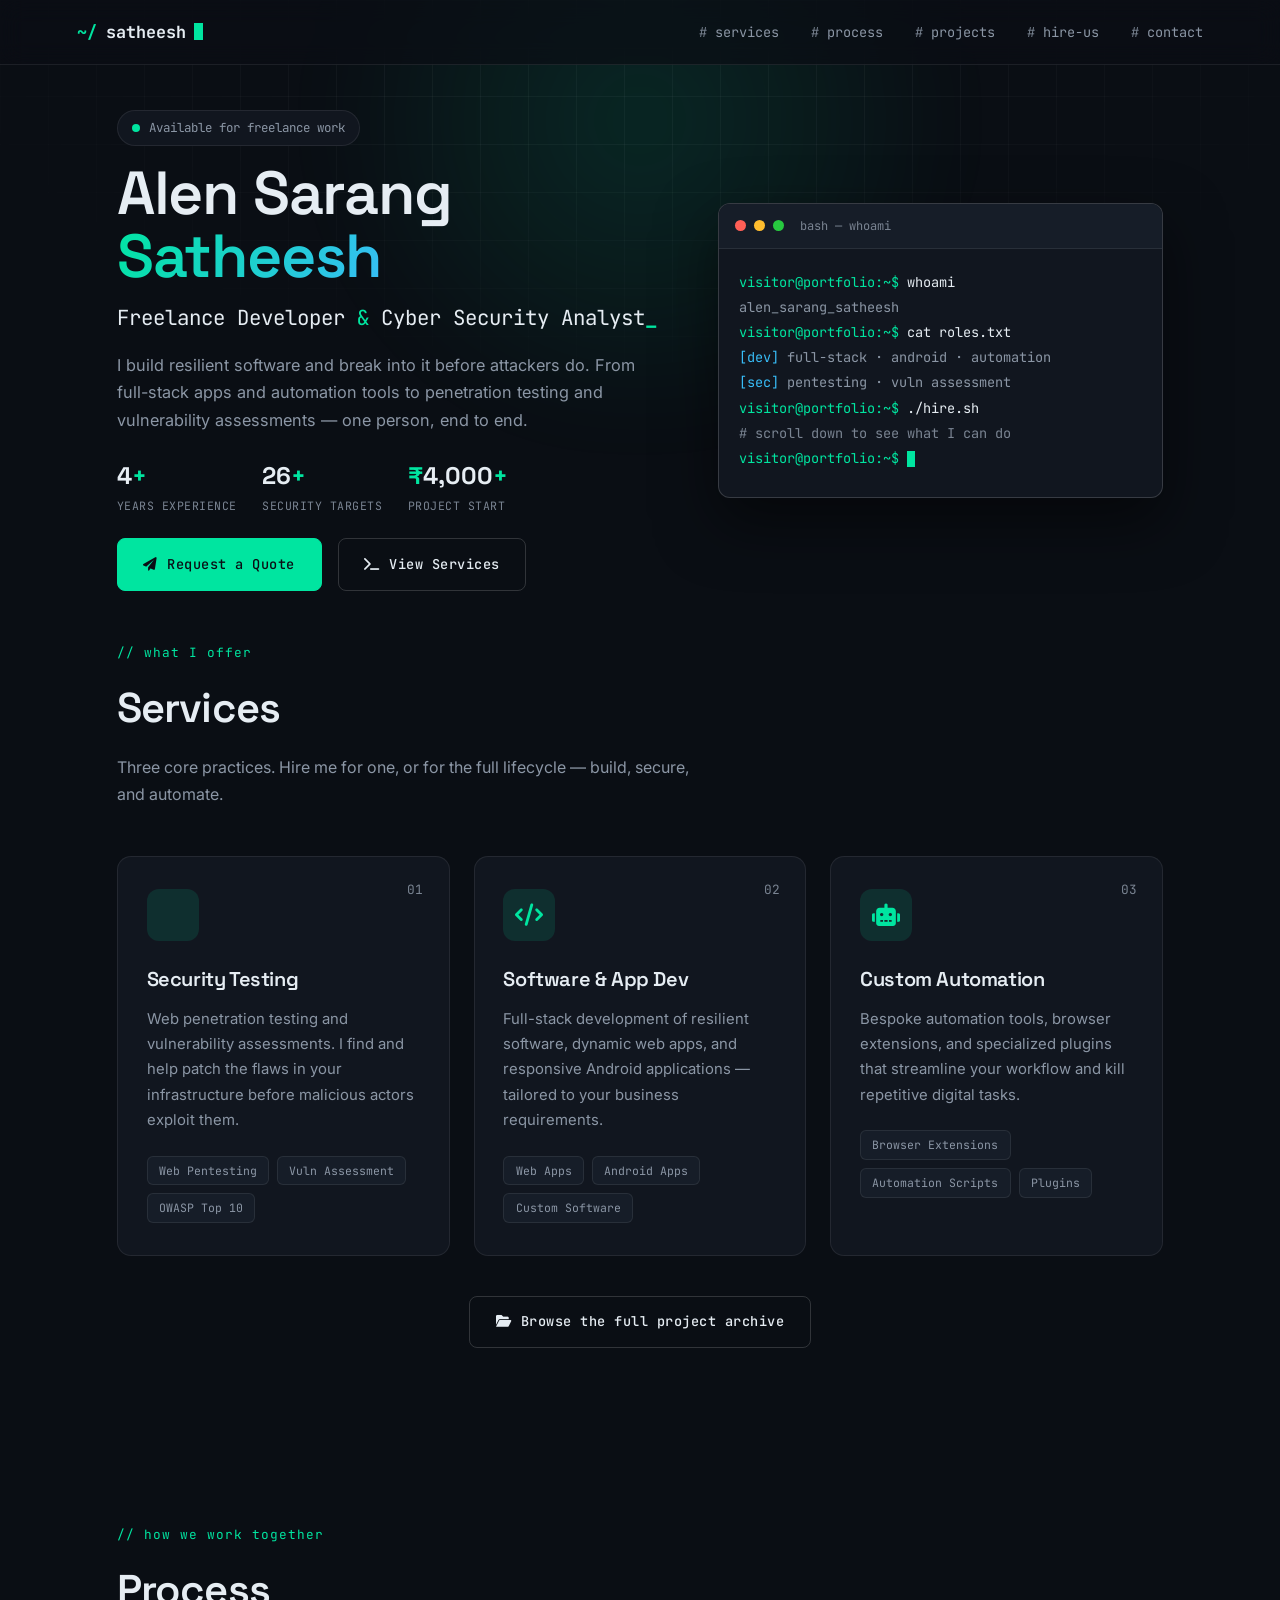
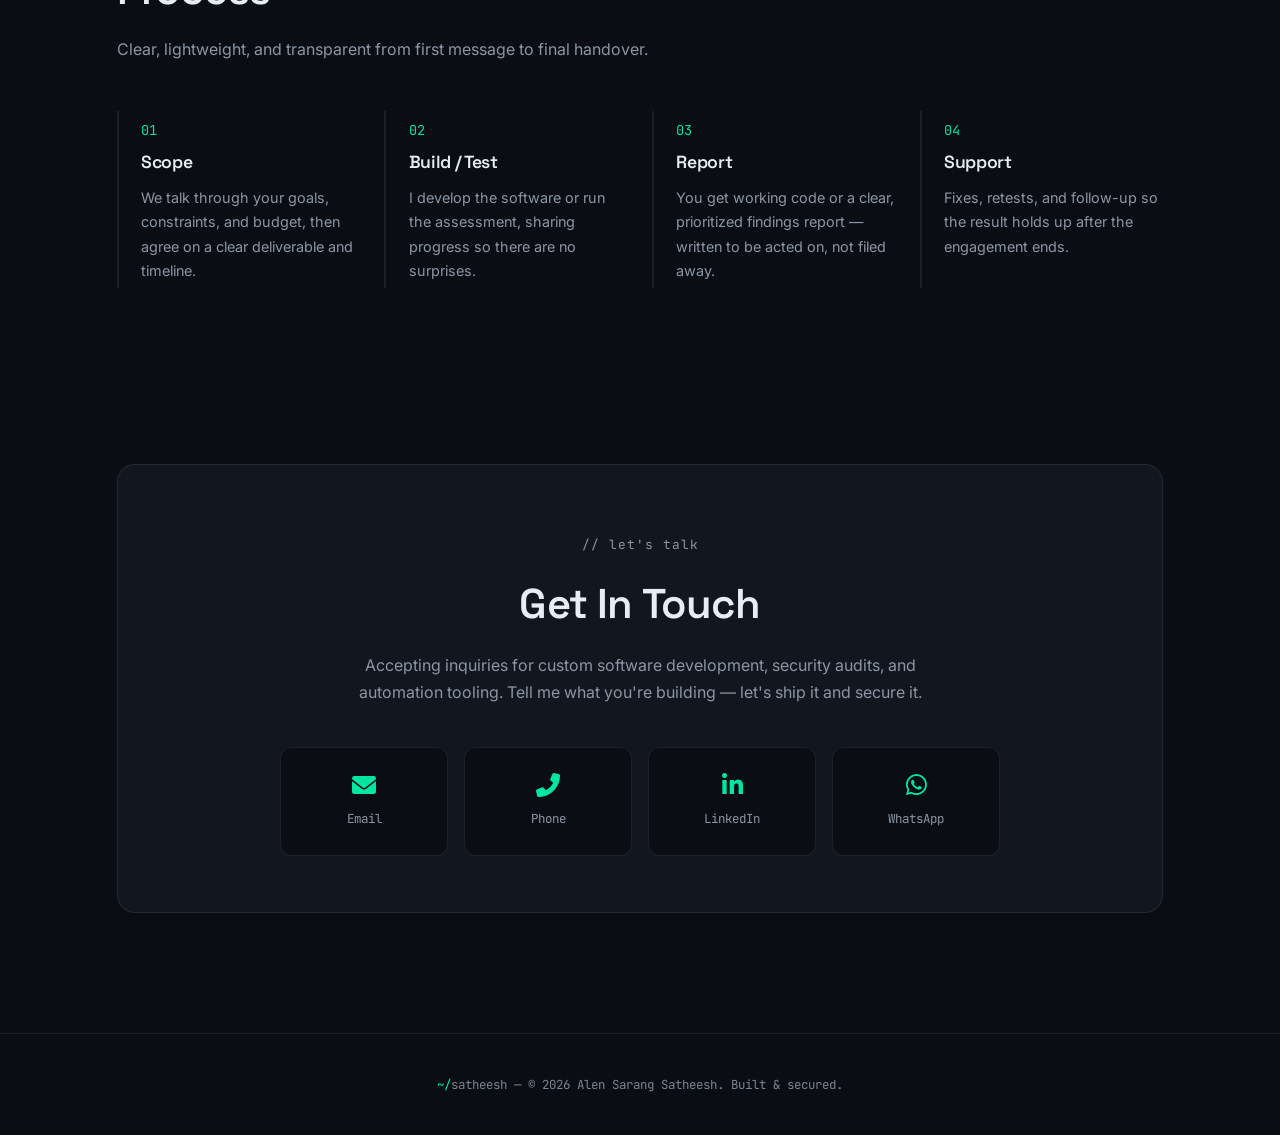
==== commit 47ee9186: "feat: add client-facing services page with hybrid corporate design - New services.html for business " ====
--- a/index.html
+++ b/index.html
@@ -22,7 +22,7 @@
             --bg-elev-2: #161d28;
             --text: #e6edf3;
             --text-dim: #8b96a5;
-            --text-faint: #5b6675;
+            --text-faint: #7a8492;
             --accent: #00e5a0;
             --accent-2: #38bdf8;
             --accent-dim: rgba(0, 229, 160, 0.12);
@@ -43,6 +43,7 @@
 
         html {
             scroll-behavior: smooth;
+            color-scheme: dark;
         }
 
         body {
@@ -105,6 +106,37 @@
             color: var(--bg);
         }
 
+        /* ── Accessibility ── */
+        .skip-link {
+            position: absolute;
+            top: 0;
+            left: 50%;
+            transform: translate(-50%, -130%);
+            background: var(--accent);
+            color: var(--bg);
+            font-family: var(--font-mono);
+            font-size: 0.85rem;
+            font-weight: 600;
+            padding: 0.6rem 1.3rem;
+            border-radius: 0 0 8px 8px;
+            z-index: 2000;
+            transition: transform 0.2s ease;
+        }
+
+        .skip-link:focus {
+            transform: translate(-50%, 0);
+            outline: none;
+        }
+
+        a:focus-visible,
+        button:focus-visible,
+        .btn:focus-visible,
+        .contact-item:focus-visible,
+        .hamburger:focus-visible {
+            outline: 2px solid var(--accent);
+            outline-offset: 3px;
+        }
+
         .mono {
             font-family: var(--font-mono);
         }
@@ -217,9 +249,12 @@
         .hamburger {
             display: none;
             flex-direction: column;
+            align-items: center;
+            justify-content: center;
             gap: 5px;
             cursor: pointer;
-            padding: 4px;
+            min-width: 44px;
+            min-height: 44px;
             z-index: 1100;
             background: none;
             border: none;
@@ -726,12 +761,15 @@
 
 <body>
 
+    <a href="#main" class="skip-link">Skip to content</a>
+
     <!-- Mobile Drawer -->
     <div class="drawer-overlay" id="drawerOverlay"></div>
     <nav class="mobile-drawer" id="mobileDrawer" aria-label="Mobile navigation">
         <a href="#services" class="drawer-link">services</a>
         <a href="#process" class="drawer-link">process</a>
         <a href="projects.html" class="drawer-link">projects</a>
+        <a href="services.html" class="drawer-link">hire-us</a>
         <a href="#contact" class="drawer-link">contact</a>
     </nav>
 
@@ -742,6 +780,7 @@
                 <li><a href="#services">services</a></li>
                 <li><a href="#process">process</a></li>
                 <li><a href="projects.html">projects</a></li>
+                <li><a href="services.html">hire-us</a></li>
                 <li><a href="#contact">contact</a></li>
             </ul>
         </nav>
@@ -749,6 +788,8 @@
             <span></span><span></span><span></span>
         </button>
     </header>
+
+    <main id="main">
 
     <!-- HERO -->
     <section class="hero">
@@ -915,6 +956,8 @@
         </div>
     </section>
 
+    </main>
+
     <footer>
         <p><span class="prompt">~/</span>satheesh &mdash; &copy; 2026 Alen Sarang Satheesh. Built &amp; secured.</p>
     </footer>
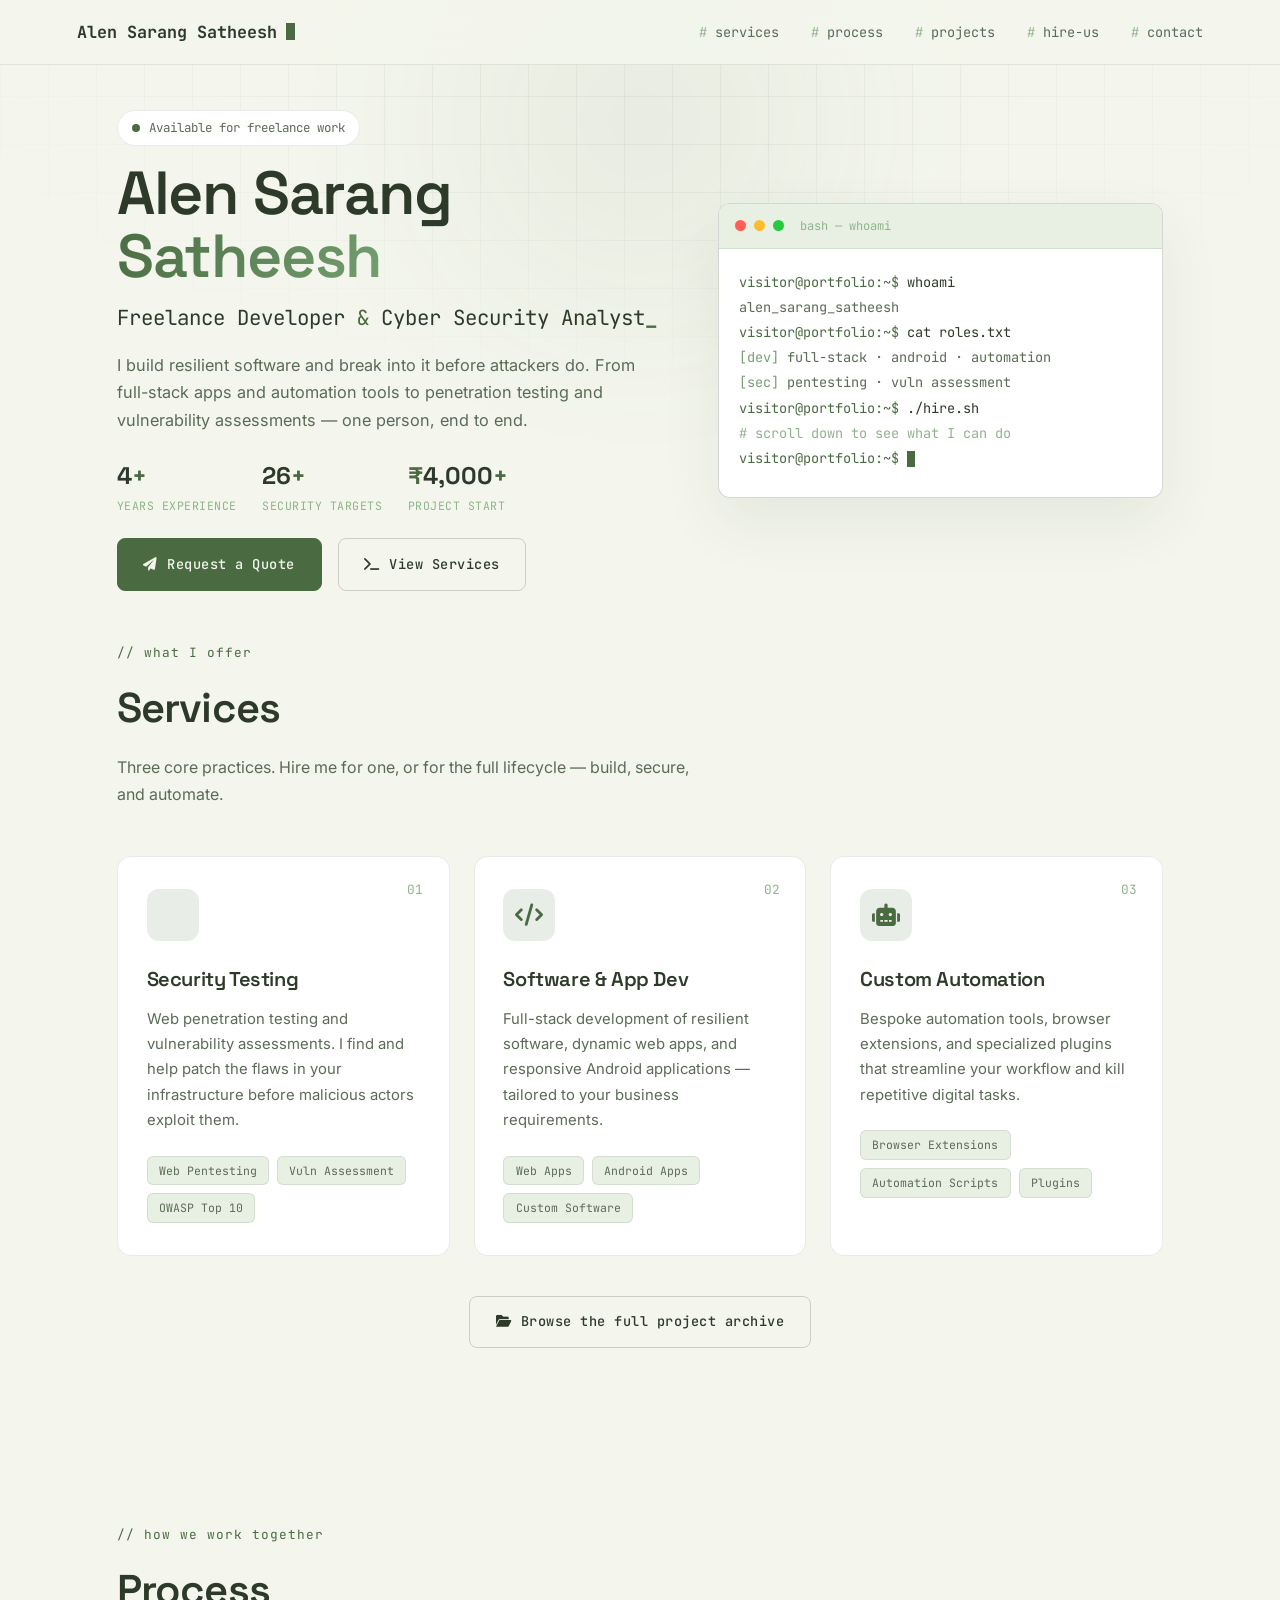
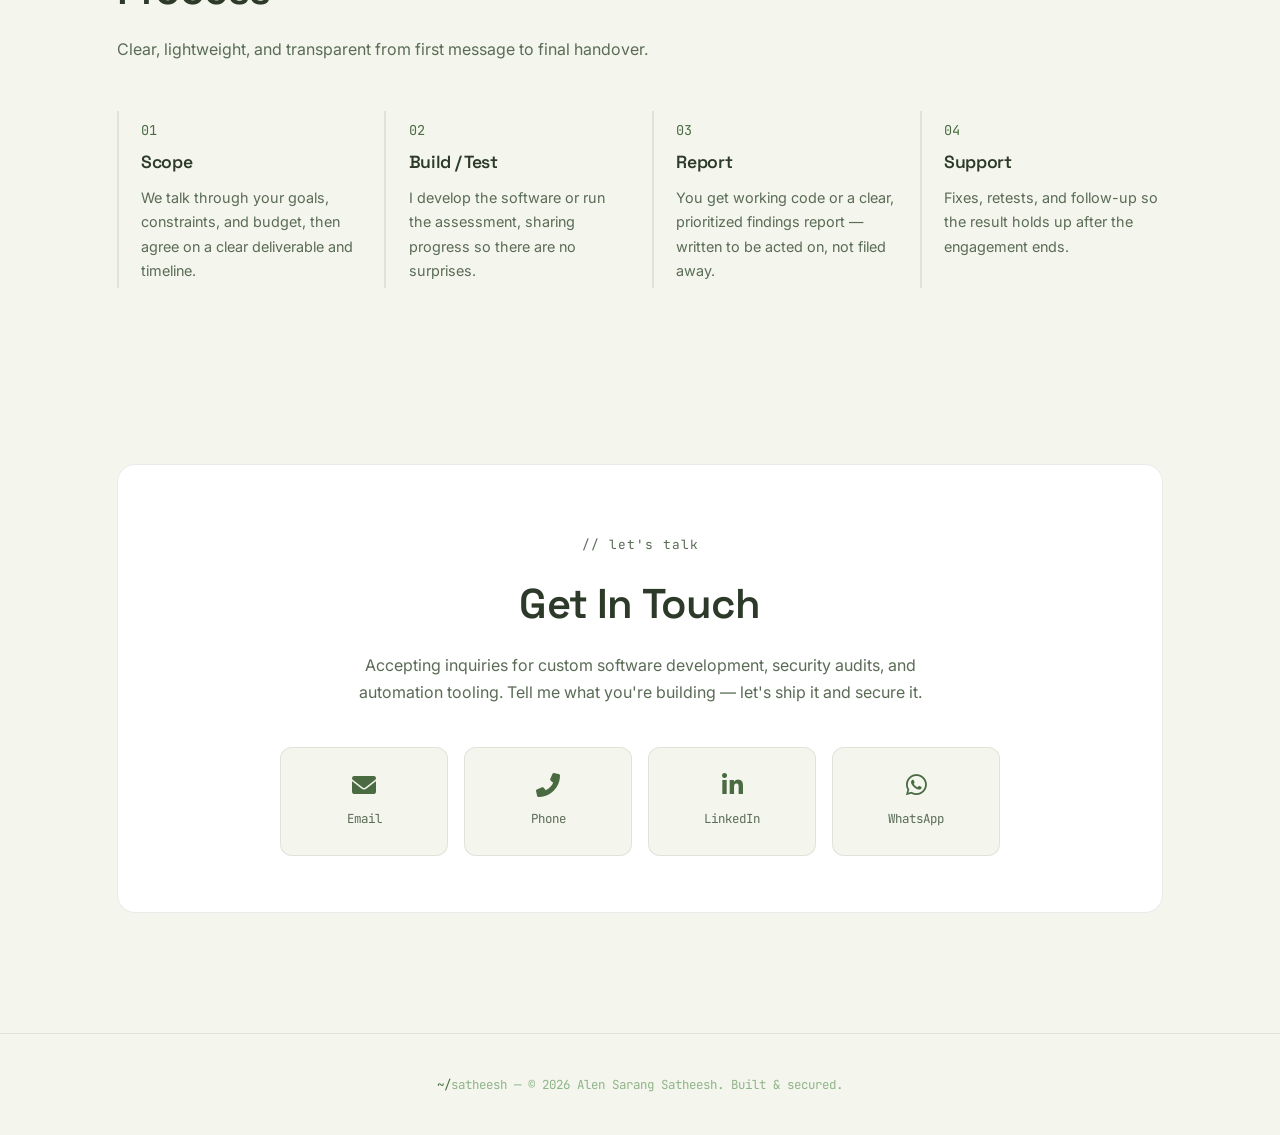
==== commit 639ab52e: "Update theme to eco-friendly green and fix header" ====
--- a/index.html
+++ b/index.html
@@ -17,19 +17,19 @@
 
     <style>
         :root {
-            --bg: #0a0e14;
-            --bg-elev: #11161f;
-            --bg-elev-2: #161d28;
-            --text: #e6edf3;
-            --text-dim: #8b96a5;
-            --text-faint: #7a8492;
-            --accent: #00e5a0;
-            --accent-2: #38bdf8;
-            --accent-dim: rgba(0, 229, 160, 0.12);
-            --border: rgba(255, 255, 255, 0.08);
-            --border-strong: rgba(255, 255, 255, 0.16);
-            --glow: rgba(0, 229, 160, 0.25);
-            --shadow: rgba(0, 0, 0, 0.5);
+            --bg: #F4F6ED;
+            --bg-elev: #FFFFFF;
+            --bg-elev-2: #E8F0E3;
+            --text: #2D3A29;
+            --text-dim: #5A6B56;
+            --text-faint: #8FB48A;
+            --accent: #4A6B42;
+            --accent-2: #74A071;
+            --accent-dim: rgba(74, 107, 66, 0.12);
+            --border: rgba(45, 58, 41, 0.1);
+            --border-strong: rgba(45, 58, 41, 0.2);
+            --glow: rgba(74, 107, 66, 0.15);
+            --shadow: rgba(45, 58, 41, 0.08);
             --font-sans: 'Inter', system-ui, sans-serif;
             --font-display: 'Space Grotesk', sans-serif;
             --font-mono: 'JetBrains Mono', monospace;
@@ -43,7 +43,7 @@
 
         html {
             scroll-behavior: smooth;
-            color-scheme: dark;
+            color-scheme: light;
         }
 
         body {
@@ -188,7 +188,7 @@
             justify-content: space-between;
             align-items: center;
             border-bottom: 1px solid var(--border);
-            background-color: rgba(10, 14, 20, 0.7);
+            background-color: rgba(244, 246, 237, 0.85);
             position: sticky;
             top: 0;
             z-index: 1000;
@@ -774,7 +774,7 @@
     </nav>
 
     <header>
-        <div class="logo"><span class="prompt">~/</span>satheesh<span class="cursor"></span></div>
+        <div class="logo">Alen Sarang Satheesh<span class="cursor"></span></div>
         <nav aria-label="Desktop navigation">
             <ul>
                 <li><a href="#services">services</a></li>
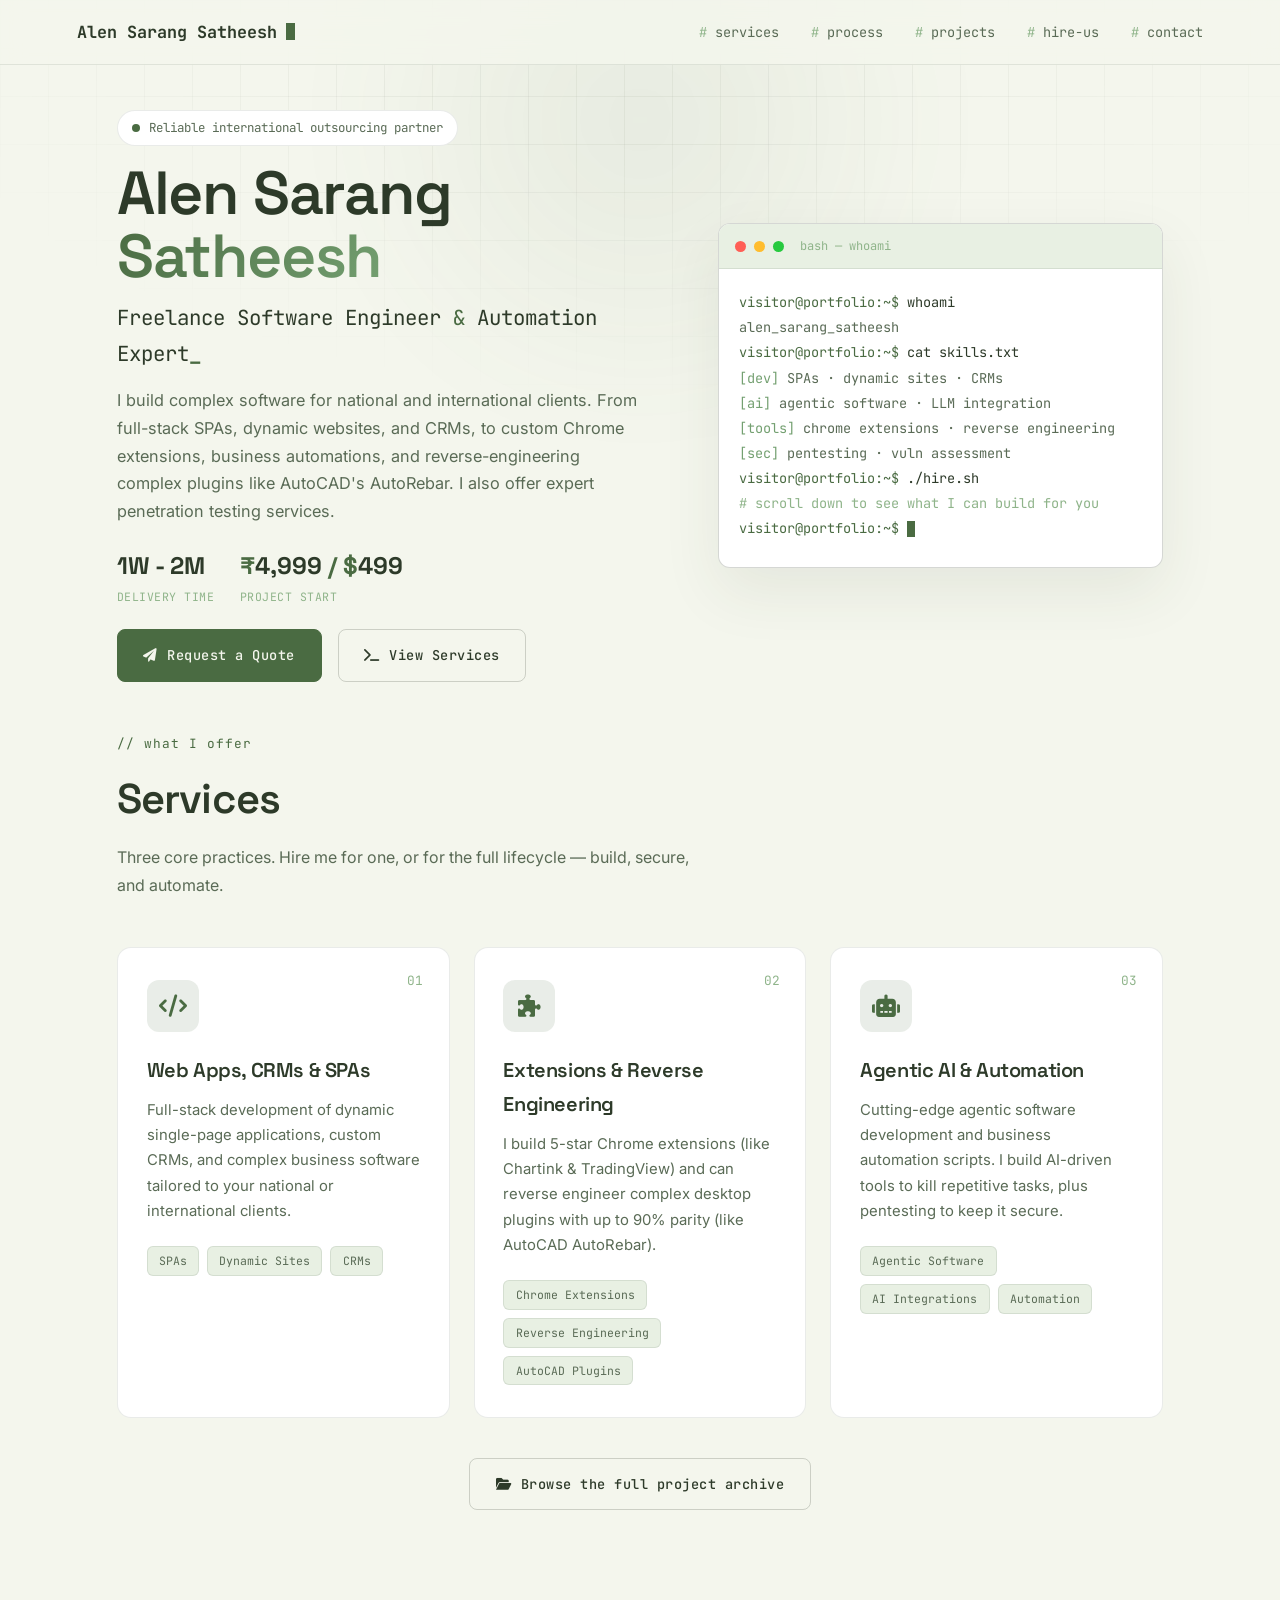
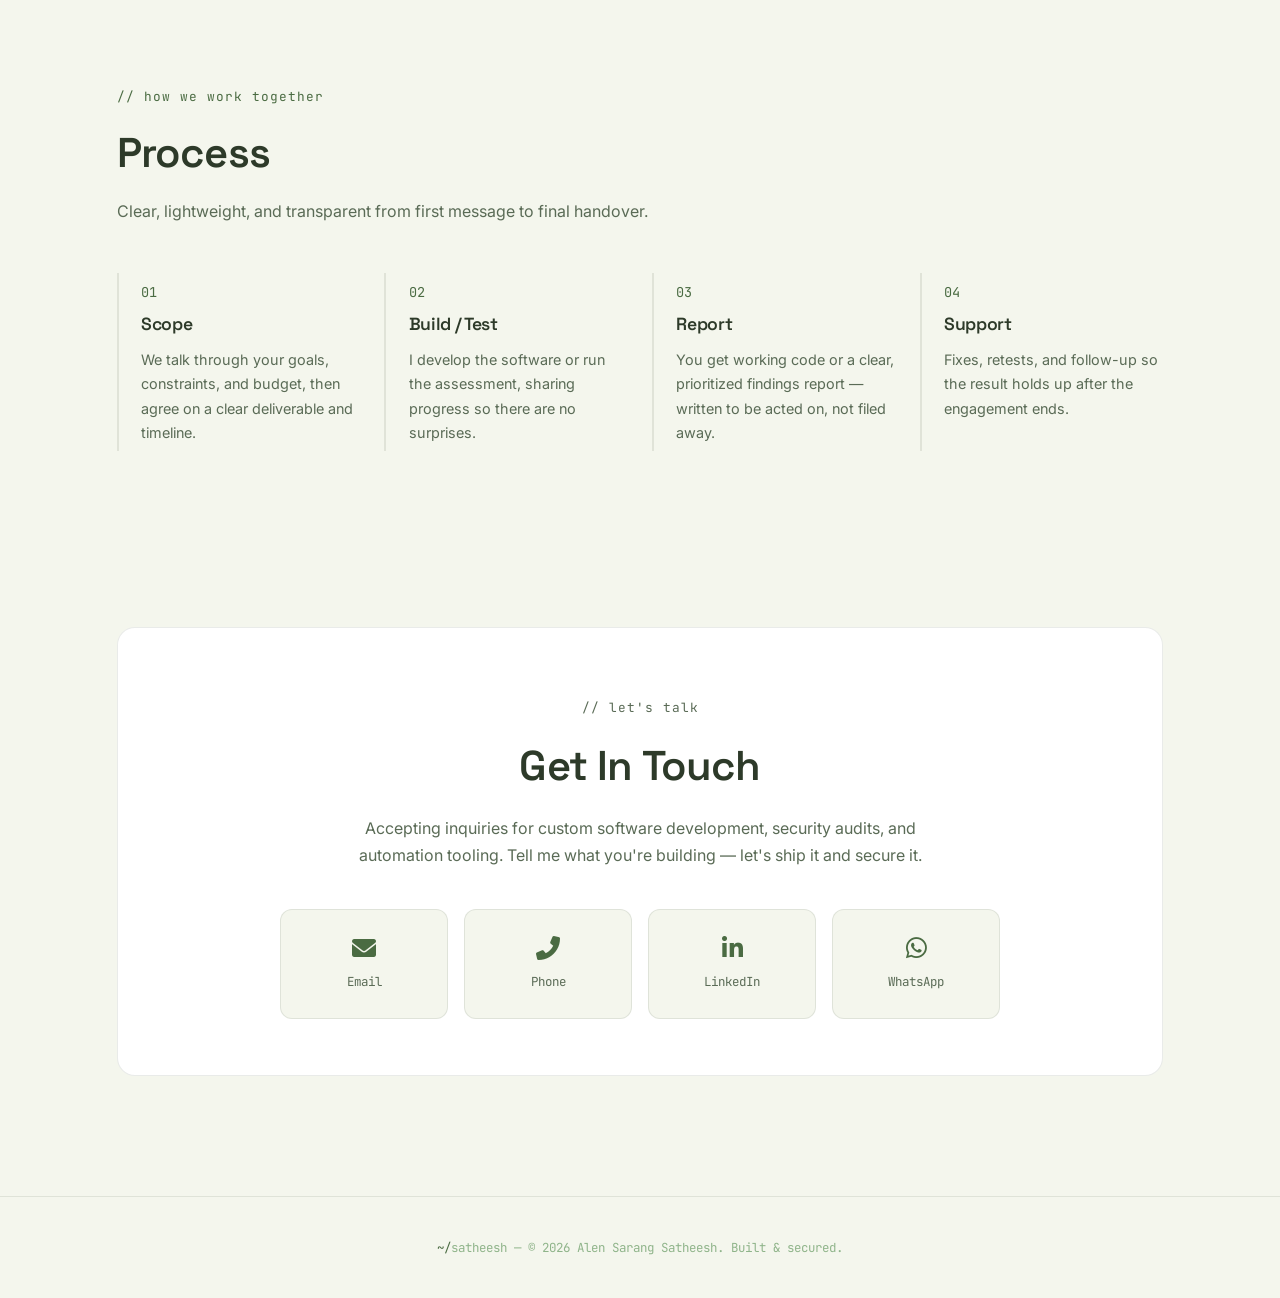
==== commit d67c4ccb: "Update portfolio files" ====
--- a/index.html
+++ b/index.html
@@ -795,27 +795,23 @@
     <section class="hero">
         <div class="hero-text">
             <div class="status-chip">
-                <span class="status-dot"></span> Available for freelance work
+                <span class="status-dot"></span> Reliable international outsourcing partner
             </div>
             <h1>Alen Sarang <span class="accent">Satheesh</span></h1>
             <p class="role">
-                Freelance Developer <span class="sep">&amp;</span> Cyber Security Analyst<span class="typed-cursor">_</span>
+                Freelance Software Engineer <span class="sep">&amp;</span> Automation Expert<span class="typed-cursor">_</span>
             </p>
             <p class="lede">
-                I build resilient software and break into it before attackers do. From full-stack apps and
-                automation tools to penetration testing and vulnerability assessments &mdash; one person, end to end.
+                I build complex software for national and international clients. From full-stack SPAs, dynamic websites, and CRMs, to custom Chrome extensions, business automations, and reverse-engineering complex plugins like AutoCAD's AutoRebar. I also offer expert penetration testing services.
             </p>
             <div class="hero-meta">
                 <div>
-                    <span class="num">4<span>+</span></span>
-                    <span class="lbl">Years Experience</span>
+                    <span class="num">1W - 2M</span>
+                    <span class="lbl">Delivery Time</span>
                 </div>
+
                 <div>
-                    <span class="num">26<span>+</span></span>
-                    <span class="lbl">Security Targets</span>
-                </div>
-                <div>
-                    <span class="num"><span>&#8377;</span>4,000<span>+</span></span>
+                    <span class="num"><span>&#8377;</span>4,999<span> / </span><span>$</span>499</span>
                     <span class="lbl">Project Start</span>
                 </div>
             </div>
@@ -833,11 +829,13 @@
             <div class="terminal-body">
                 <div class="line"><span class="pr">visitor@portfolio:~$</span> <span class="cmd">whoami</span></div>
                 <div class="out">alen_sarang_satheesh</div>
-                <div class="line"><span class="pr">visitor@portfolio:~$</span> <span class="cmd">cat roles.txt</span></div>
-                <div class="out"><span class="hl">[dev]</span> full-stack &middot; android &middot; automation</div>
+                <div class="line"><span class="pr">visitor@portfolio:~$</span> <span class="cmd">cat skills.txt</span></div>
+                <div class="out"><span class="hl">[dev]</span> SPAs &middot; dynamic sites &middot; CRMs</div>
+                <div class="out"><span class="hl">[ai]</span> agentic software &middot; LLM integration</div>
+                <div class="out"><span class="hl">[tools]</span> chrome extensions &middot; reverse engineering</div>
                 <div class="out"><span class="hl">[sec]</span> pentesting &middot; vuln assessment</div>
                 <div class="line"><span class="pr">visitor@portfolio:~$</span> <span class="cmd">./hire.sh</span></div>
-                <div class="out"><span class="comment"># scroll down to see what I can do</span></div>
+                <div class="out"><span class="comment"># scroll down to see what I can build for you</span></div>
                 <div class="line"><span class="pr">visitor@portfolio:~$</span> <span class="blink"></span></div>
             </div>
         </div>
@@ -854,40 +852,37 @@
         <div class="grid-services">
             <div class="service-card fade-up fade-up-d1">
                 <span class="service-num">01</span>
-                <div class="service-icon"><i class="fas fa-shield-halved"></i></div>
-                <h3>Security Testing</h3>
-                <p>Web penetration testing and vulnerability assessments. I find and help patch the flaws in your
-                    infrastructure before malicious actors exploit them.</p>
+                <div class="service-icon"><i class="fas fa-code"></i></div>
+                <h3>Web Apps, CRMs &amp; SPAs</h3>
+                <p>Full-stack development of dynamic single-page applications, custom CRMs, and complex business software tailored to your national or international clients.</p>
                 <div class="tags">
-                    <span>Web Pentesting</span>
-                    <span>Vuln Assessment</span>
-                    <span>OWASP Top 10</span>
+                    <span>SPAs</span>
+                    <span>Dynamic Sites</span>
+                    <span>CRMs</span>
                 </div>
             </div>
 
             <div class="service-card fade-up fade-up-d2">
                 <span class="service-num">02</span>
-                <div class="service-icon"><i class="fas fa-code"></i></div>
-                <h3>Software &amp; App Dev</h3>
-                <p>Full-stack development of resilient software, dynamic web apps, and responsive Android
-                    applications &mdash; tailored to your business requirements.</p>
+                <div class="service-icon"><i class="fas fa-puzzle-piece"></i></div>
+                <h3>Extensions &amp; Reverse Engineering</h3>
+                <p>I build 5-star Chrome extensions (like Chartink &amp; TradingView) and can reverse engineer complex desktop plugins with up to 90% parity (like AutoCAD AutoRebar).</p>
                 <div class="tags">
-                    <span>Web Apps</span>
-                    <span>Android Apps</span>
-                    <span>Custom Software</span>
+                    <span>Chrome Extensions</span>
+                    <span>Reverse Engineering</span>
+                    <span>AutoCAD Plugins</span>
                 </div>
             </div>
 
             <div class="service-card fade-up fade-up-d3">
                 <span class="service-num">03</span>
                 <div class="service-icon"><i class="fas fa-robot"></i></div>
-                <h3>Custom Automation</h3>
-                <p>Bespoke automation tools, browser extensions, and specialized plugins that streamline your
-                    workflow and kill repetitive digital tasks.</p>
+                <h3>Agentic AI &amp; Automation</h3>
+                <p>Cutting-edge agentic software development and business automation scripts. I build AI-driven tools to kill repetitive tasks, plus pentesting to keep it secure.</p>
                 <div class="tags">
-                    <span>Browser Extensions</span>
-                    <span>Automation Scripts</span>
-                    <span>Plugins</span>
+                    <span>Agentic Software</span>
+                    <span>AI Integrations</span>
+                    <span>Automation</span>
                 </div>
             </div>
         </div>
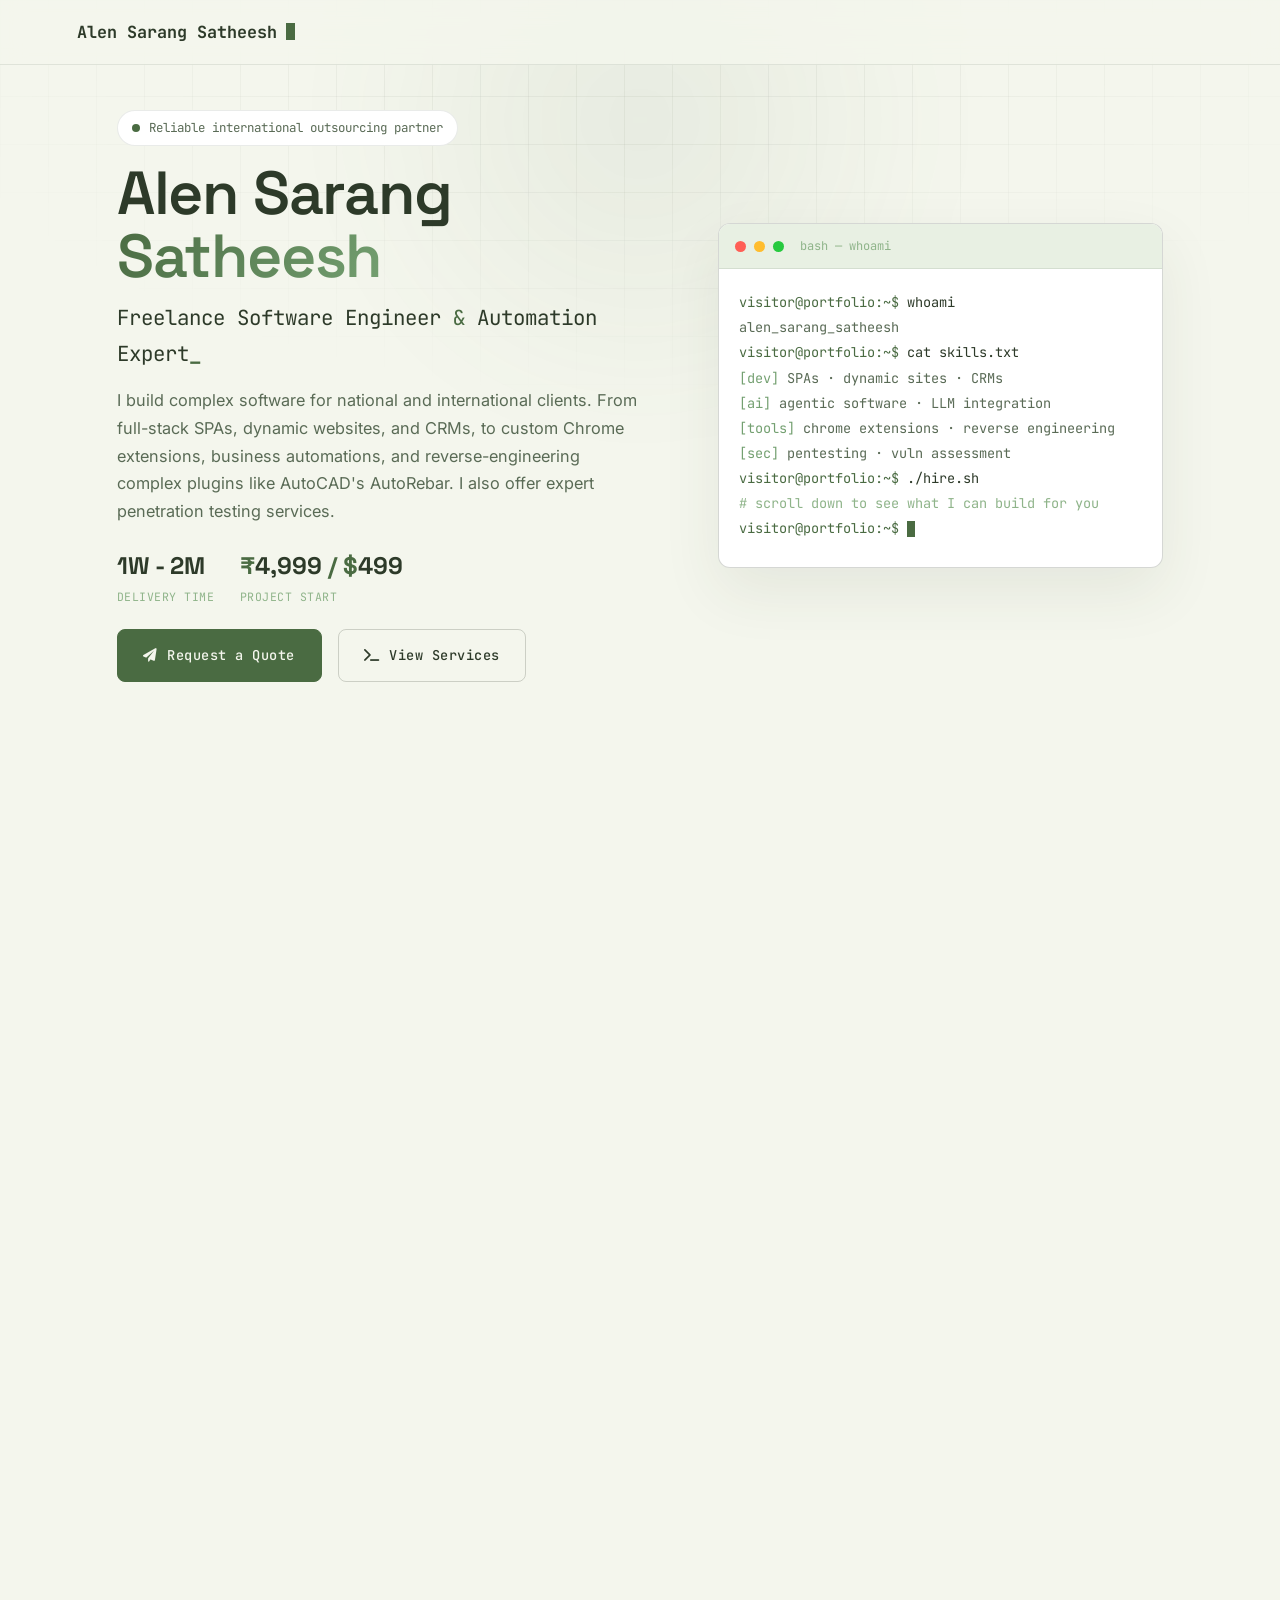
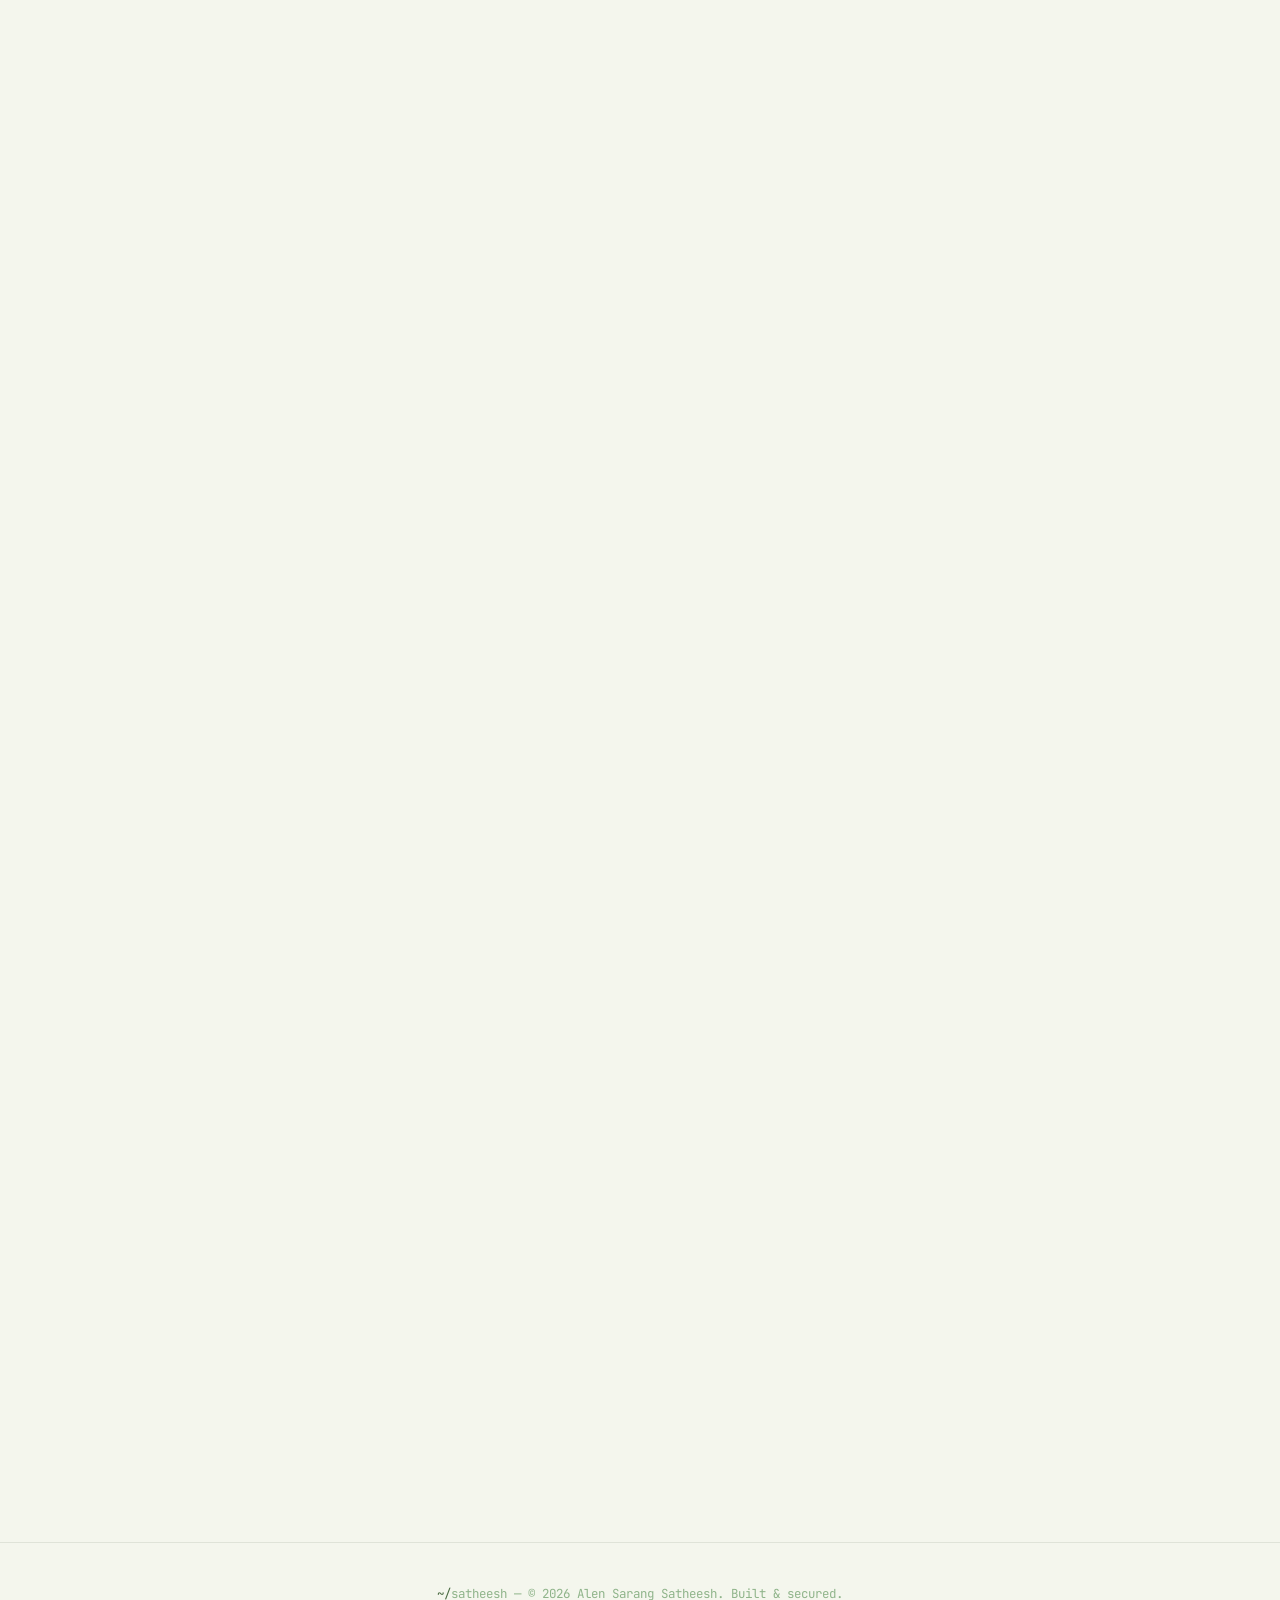
==== commit a64ca38f: "Remove navigation links and consolidate index page" ====
--- a/index.html
+++ b/index.html
@@ -614,36 +614,104 @@
             text-align: center;
         }
 
-        /* ── Process ── */
-        .process-grid {
+        /* ── Pricing / Hire Us ── */
+        .pricing-grid {
             display: grid;
-            grid-template-columns: repeat(auto-fit, minmax(220px, 1fr));
-            gap: 1.5rem;
-            counter-reset: step;
-        }
-
-        .process-step {
-            border-left: 2px solid var(--border);
-            padding: 0.3rem 0 0.3rem 1.4rem;
+            grid-template-columns: repeat(auto-fit, minmax(280px, 1fr));
+            gap: 1.4rem;
+            align-items: stretch;
+        }
+
+        .price-card {
+            background: var(--bg-elev);
+            border: 1px solid var(--border);
+            border-radius: 16px;
+            padding: 2.1rem 1.8rem;
+            display: flex;
+            flex-direction: column;
+            transition: transform 0.3s ease, box-shadow 0.3s ease;
+        }
+
+        .price-card:hover {
+            transform: translateY(-5px);
+            box-shadow: 0 18px 44px var(--shadow);
+        }
+
+        .price-card.featured {
+            border: 2px solid var(--accent);
+            box-shadow: 0 14px 40px rgba(74, 107, 66, 0.14);
             position: relative;
         }
 
-        .process-step::before {
-            counter-increment: step;
-            content: '0' counter(step);
-            font-family: var(--font-mono);
-            color: var(--accent);
-            font-size: 0.85rem;
-        }
-
-        .process-step h4 {
-            font-size: 1.1rem;
-            margin: 0.3rem 0 0.5rem;
-        }
-
-        .process-step p {
+        .featured-badge {
+            position: absolute;
+            top: -13px;
+            left: 50%;
+            transform: translateX(-50%);
+            background: var(--accent);
+            color: var(--bg);
+            font-family: var(--font-mono);
+            font-size: 0.68rem;
+            font-weight: 700;
+            letter-spacing: 0.8px;
+            text-transform: uppercase;
+            padding: 0.25rem 0.9rem;
+            border-radius: 100px;
+            white-space: nowrap;
+        }
+
+        .price-card .plan {
+            font-family: var(--font-mono);
+            font-size: 0.78rem;
+            letter-spacing: 0.8px;
+            text-transform: uppercase;
+            color: var(--text-dim);
+            margin-bottom: 0.5rem;
+        }
+
+        .price-card .amount {
+            font-family: var(--font-display);
+            font-size: 1.9rem;
+            font-weight: 700;
+            color: var(--text);
+            line-height: 1.2;
+        }
+
+        .price-card .amount small {
+            font-size: 0.9rem;
+            font-weight: 500;
+            color: var(--text-dim);
+        }
+
+        .price-card .desc {
             color: var(--text-dim);
             font-size: 0.9rem;
+            margin: 0.7rem 0 1.3rem;
+        }
+
+        .price-card ul {
+            list-style: none;
+            margin-bottom: 1.8rem;
+            flex-grow: 1;
+        }
+
+        .price-card ul li {
+            display: flex;
+            align-items: baseline;
+            gap: 0.6rem;
+            font-size: 0.9rem;
+            color: var(--text);
+            padding: 0.32rem 0;
+        }
+
+        .price-card ul li i {
+            color: var(--accent);
+            font-size: 0.78rem;
+        }
+
+        .price-card .btn {
+            width: 100%;
+            justify-content: center;
         }
 
         /* ── Contact ── */
@@ -763,36 +831,14 @@
 
     <a href="#main" class="skip-link">Skip to content</a>
 
-    <!-- Mobile Drawer -->
-    <div class="drawer-overlay" id="drawerOverlay"></div>
-    <nav class="mobile-drawer" id="mobileDrawer" aria-label="Mobile navigation">
-        <a href="#services" class="drawer-link">services</a>
-        <a href="#process" class="drawer-link">process</a>
-        <a href="projects.html" class="drawer-link">projects</a>
-        <a href="services.html" class="drawer-link">hire-us</a>
-        <a href="#contact" class="drawer-link">contact</a>
-    </nav>
-
     <header>
         <div class="logo">Alen Sarang Satheesh<span class="cursor"></span></div>
-        <nav aria-label="Desktop navigation">
-            <ul>
-                <li><a href="#services">services</a></li>
-                <li><a href="#process">process</a></li>
-                <li><a href="projects.html">projects</a></li>
-                <li><a href="services.html">hire-us</a></li>
-                <li><a href="#contact">contact</a></li>
-            </ul>
-        </nav>
-        <button class="hamburger" id="hamburger" aria-label="Toggle menu" aria-expanded="false">
-            <span></span><span></span><span></span>
-        </button>
     </header>
 
     <main id="main">
 
     <!-- HERO -->
-    <section class="hero">
+    <section class="hero" id="home">
         <div class="hero-text">
             <div class="status-chip">
                 <span class="status-dot"></span> Reliable international outsourcing partner
@@ -892,30 +938,54 @@
         </div>
     </section>
 
-    <!-- PROCESS -->
-    <section id="process">
+    <!-- HIRE US -->
+    <section id="hire-us">
         <div class="section-head fade-up">
-            <p class="section-kicker">// how we work together</p>
-            <h2 class="section-title">Process</h2>
-            <p class="section-sub">Clear, lightweight, and transparent from first message to final handover.</p>
+            <p class="section-kicker">// engagement models</p>
+            <h2 class="section-title">Hire Us</h2>
+            <p class="section-sub">Pick the model that fits your project. Every engagement starts with a free scoping call and a written quote &mdash; no surprises.</p>
         </div>
 
-        <div class="process-grid">
-            <div class="process-step fade-up fade-up-d1">
-                <h4>Scope</h4>
-                <p>We talk through your goals, constraints, and budget, then agree on a clear deliverable and timeline.</p>
-            </div>
-            <div class="process-step fade-up fade-up-d1">
-                <h4>Build / Test</h4>
-                <p>I develop the software or run the assessment, sharing progress so there are no surprises.</p>
-            </div>
-            <div class="process-step fade-up fade-up-d2">
-                <h4>Report</h4>
-                <p>You get working code or a clear, prioritized findings report &mdash; written to be acted on, not filed away.</p>
-            </div>
-            <div class="process-step fade-up fade-up-d3">
-                <h4>Support</h4>
-                <p>Fixes, retests, and follow-up so the result holds up after the engagement ends.</p>
+        <div class="pricing-grid">
+            <div class="price-card fade-up fade-up-d1">
+                <p class="plan">Hourly / Consulting</p>
+                <p class="amount">Custom <small>/ hour</small></p>
+                <p class="desc">For advice, small fixes, and ongoing development where scope evolves week to week.</p>
+                <ul>
+                    <li><i class="fas fa-check"></i> Pay only for time used</li>
+                    <li><i class="fas fa-check"></i> Technical consulting included</li>
+                    <li><i class="fas fa-check"></i> Weekly time reports</li>
+                    <li><i class="fas fa-check"></i> No minimum commitment</li>
+                </ul>
+                <a href="#contact" class="btn btn-ghost">Discuss Your Needs</a>
+            </div>
+
+            <div class="price-card featured fade-up fade-up-d2">
+                <span class="featured-badge">Most Popular</span>
+                <p class="plan">Fixed-Price Project</p>
+                <p class="amount">&#8377;4,999+ <small>or $499+</small></p>
+                <p class="desc">A clearly scoped deliverable at a price agreed before work starts. Best for most projects.</p>
+                <ul>
+                    <li><i class="fas fa-check"></i> Written scope &amp; timeline</li>
+                    <li><i class="fas fa-check"></i> Progress updates</li>
+                    <li><i class="fas fa-check"></i> Security review included</li>
+                    <li><i class="fas fa-check"></i> Source code &amp; docs</li>
+                    <li><i class="fas fa-check"></i> Post-delivery fixes</li>
+                </ul>
+                <a href="#contact" class="btn btn-primary">Get a Fixed Quote</a>
+            </div>
+
+            <div class="price-card fade-up fade-up-d3">
+                <p class="plan">Monthly Retainer</p>
+                <p class="amount">Custom <small>/ month</small></p>
+                <p class="desc">Ongoing maintenance, feature development, and security monitoring.</p>
+                <ul>
+                    <li><i class="fas fa-check"></i> Priority response</li>
+                    <li><i class="fas fa-check"></i> Maintenance &amp; updates</li>
+                    <li><i class="fas fa-check"></i> Periodic security checks</li>
+                    <li><i class="fas fa-check"></i> Reserved capacity</li>
+                </ul>
+                <a href="#contact" class="btn btn-ghost">Plan a Retainer</a>
             </div>
         </div>
     </section>
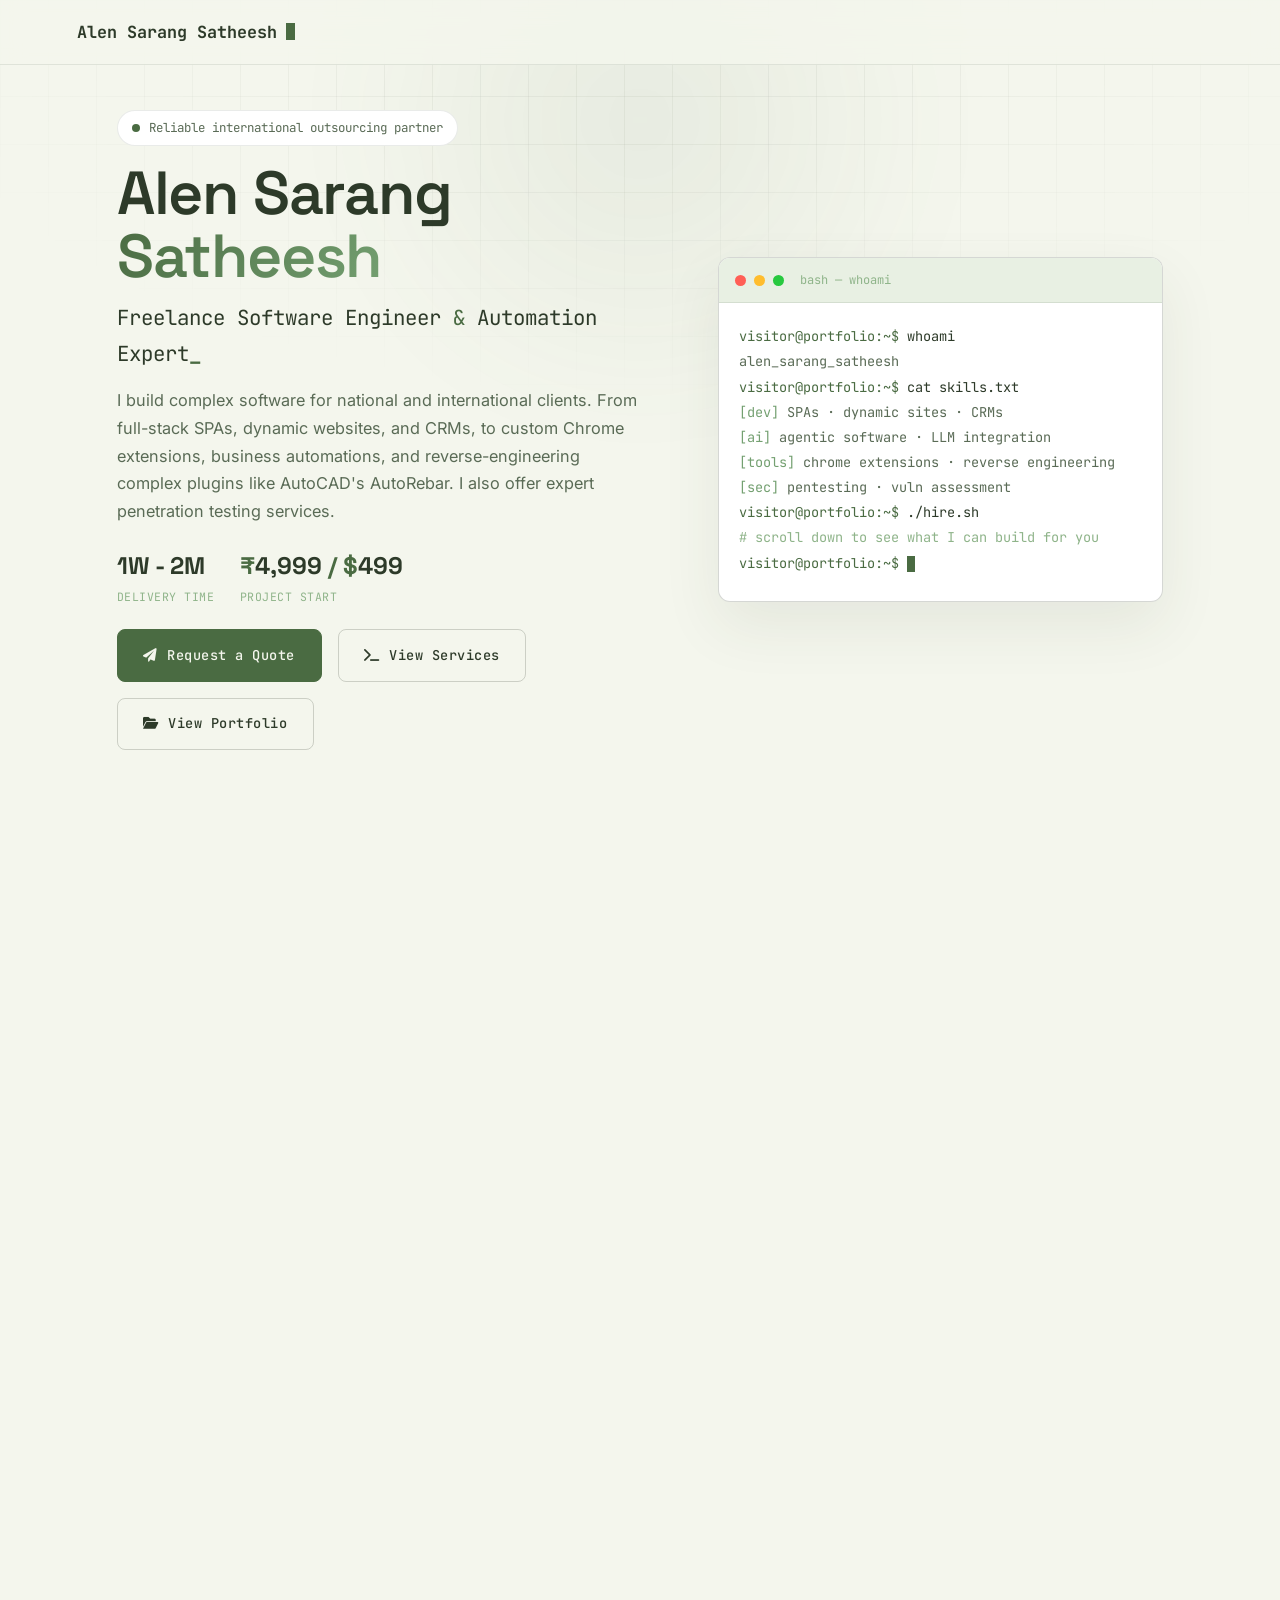
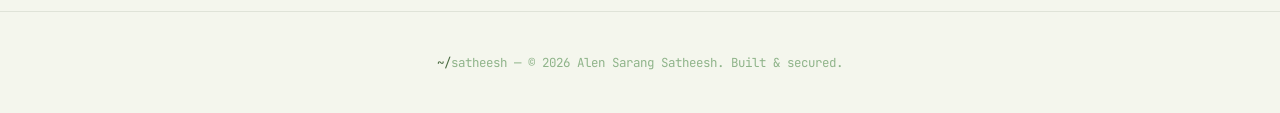
==== commit 2096c52f: "Add View Portfolio button" ====
--- a/index.html
+++ b/index.html
@@ -864,6 +864,7 @@
             <div class="hero-buttons">
                 <a href="#contact" class="btn btn-primary"><i class="fas fa-paper-plane"></i> Request a Quote</a>
                 <a href="#services" class="btn btn-ghost"><i class="fas fa-terminal"></i> View Services</a>
+                <a href="https://alensarangsatheesh.github.io/portfolio/" class="btn btn-ghost"><i class="fas fa-folder-open"></i> View Portfolio</a>
             </div>
         </div>
 
